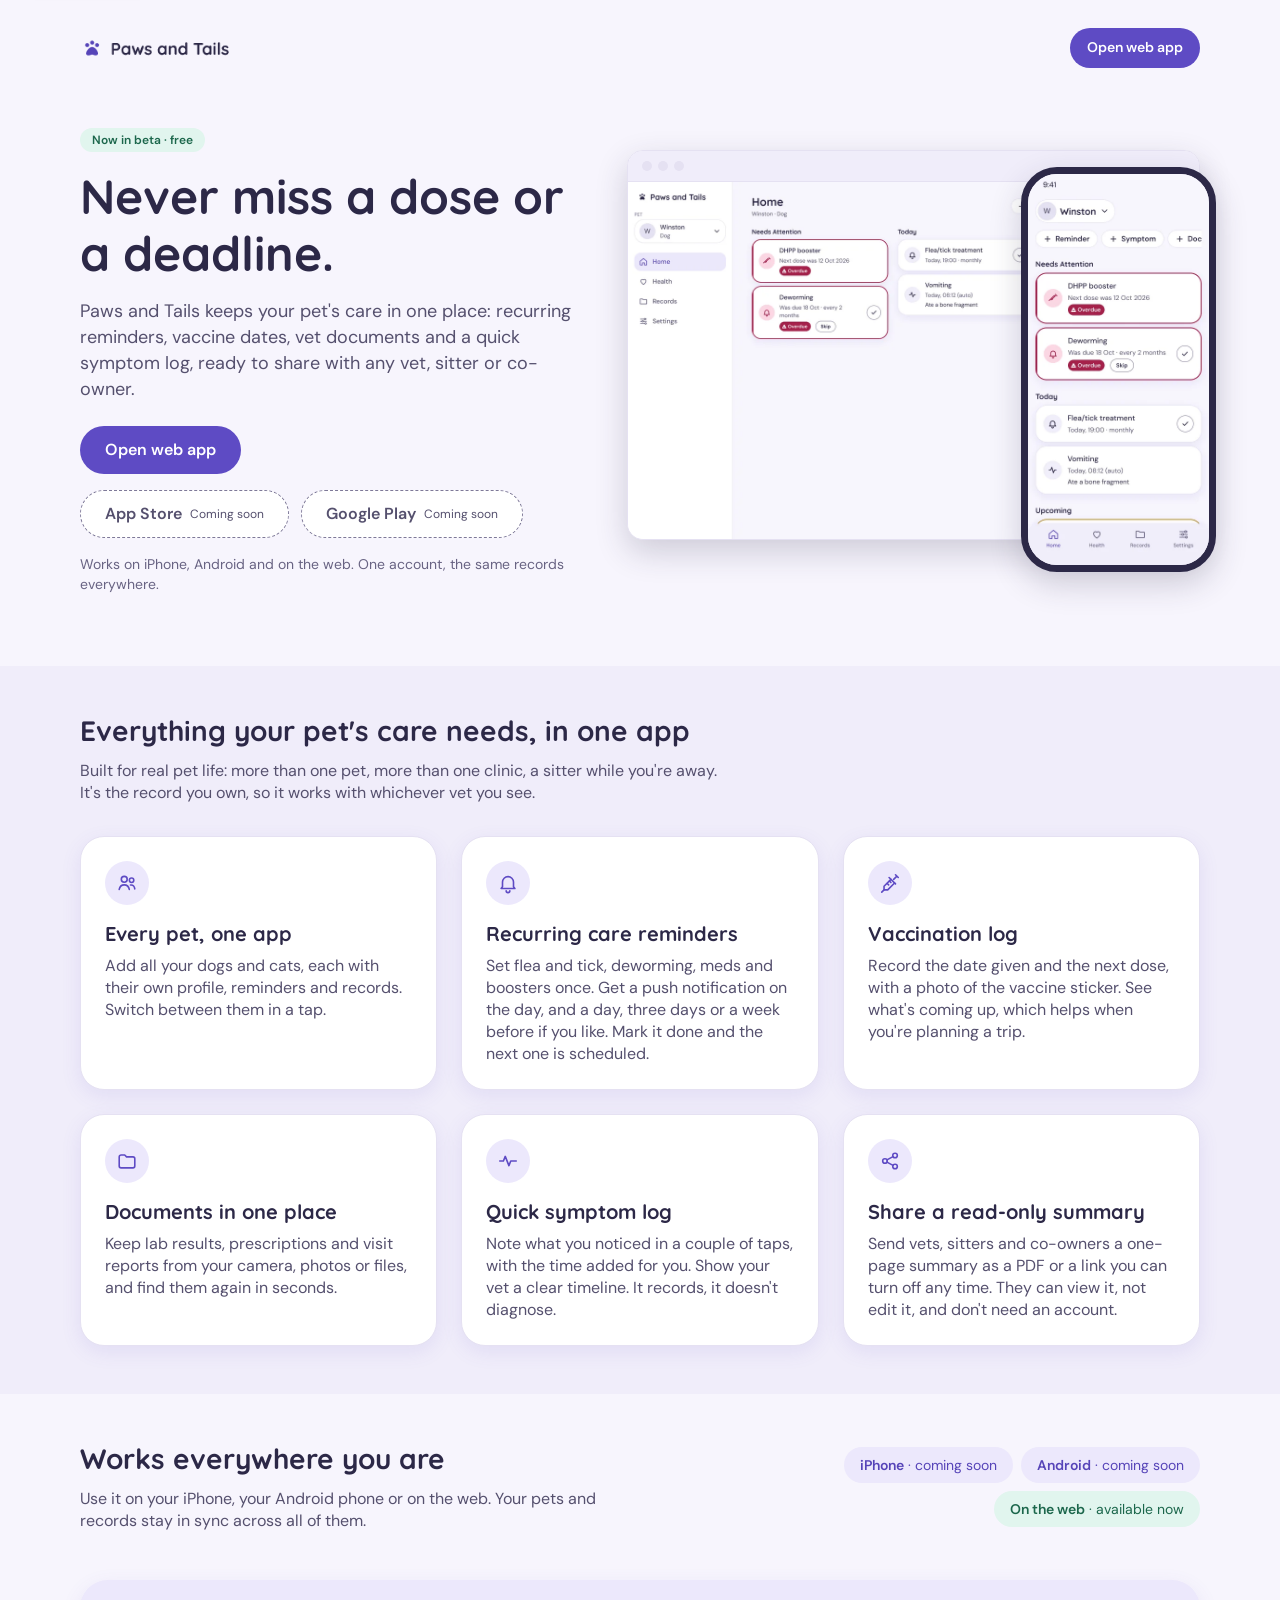
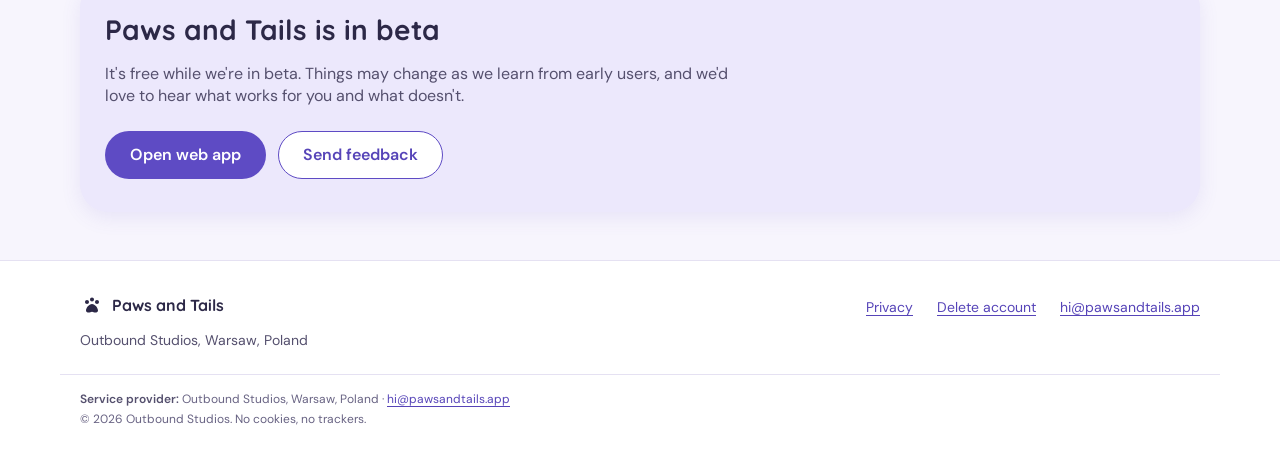
==== index.html @ 0168b84c "Publish the Paws & Tails static site. Add the landing page, privacy and delete-account pages, 404, f" ====
<!doctype html>
<html lang="en">
<head>
<meta charset="utf-8">
<meta name="viewport" content="width=device-width, initial-scale=1">
<title>Paws and Tails: pet care reminders and records</title>
<meta name="description" content="Recurring care reminders, vaccine dates, vet documents and a quick symptom log for every pet, with a read-only summary to share with any vet or sitter. Free during the beta.">
<link rel="canonical" href="https://pawsandtails.app/">
<meta name="theme-color" content="#F7F5FD">
<meta property="og:type" content="website">
<meta property="og:site_name" content="Paws and Tails">
<meta property="og:title" content="Paws and Tails: pet care reminders and records">
<meta property="og:description" content="Never miss a dose or a deadline, and keep your pet's records ready for any vet. On iPhone, Android and the web. Free during the beta.">
<meta property="og:url" content="https://pawsandtails.app/">
<meta property="og:image" content="https://pawsandtails.app/og.png">
<meta property="og:image:type" content="image/png">
<meta property="og:image:width" content="1200">
<meta property="og:image:height" content="630">
<meta property="og:image:alt" content="Paws and Tails: Never miss a dose or a deadline. Now in beta, free. App mark: a white paw on a purple rounded square.">
<meta name="twitter:card" content="summary_large_image">
<meta name="twitter:image" content="https://pawsandtails.app/og.png">
<link rel="icon" href="/favicon.ico" sizes="any">
<link rel="icon" href="/assets/favicon.svg" type="image/svg+xml">
<link rel="icon" href="/assets/favicon-32.png" type="image/png" sizes="32x32">
<link rel="apple-touch-icon" href="/assets/apple-touch-icon.png">
<link rel="preload" href="/fonts/quicksand-latin-wght-normal.woff2" as="font" type="font/woff2" crossorigin>
<link rel="preload" href="/fonts/dm-sans-latin-wght-normal.woff2" as="font" type="font/woff2" crossorigin>
<link rel="stylesheet" href="/styles.css">
</head>
<body>
<a class="skip-link" href="#main">Skip to content</a>

<header class="site-header">
  <div class="wrap header-inner">
    <a class="wordmark" href="/"><img class="lockup" src="/assets/lockup-transparent.png" srcset="/assets/lockup-transparent.png 1x, /assets/lockup-transparent@2x.png 2x" width="225" height="76" alt="Paws and Tails, home"></a>
    <a class="btn btn-small btn-primary" href="https://paws-and-tails.expo.app">Open web app</a>
  </div>
</header>

<main id="main">
  <section class="hero" aria-labelledby="hero-title">
    <div class="wrap hero-inner">
      <div class="hero-copy">
        <p class="chip chip-mint">Now in beta · free</p>
        <h1 id="hero-title">Never miss a dose or a deadline.</h1>
        <p class="lead">Paws and Tails keeps your pet's care in one place: recurring reminders, vaccine dates, vet documents and a quick symptom log, ready to share with any vet, sitter or co-owner.</p>
        <div class="cta-row">
          <a class="btn btn-primary" href="https://paws-and-tails.expo.app">Open web app</a>
        </div>
        <div class="cta-row store-row">
          <!-- STORE BUTTONS: neutral text buttons, not official badges. Swap in official Apple/Google badge artwork once the listings exist.
               To hide a store button entirely, add the class "is-hidden". iOS is undecided: App Store button may be hidden with is-hidden. -->
          <span class="btn btn-soon store-ios" aria-disabled="true">App Store <small>Coming soon</small></span>
          <span class="btn btn-soon store-android" aria-disabled="true">Google Play <small>Coming soon</small></span>
        </div>
        <p class="hint">Works on iPhone, Android and on the web. One account, the same records everywhere.</p>
      </div>
      <div class="hero-visual">
        <figure class="browser-frame">
          <div class="browser-bar" aria-hidden="true"><span></span><span></span><span></span></div>
          <img src="/assets/home-web.webp" width="1200" height="750" loading="eager" decoding="async" alt="Paws and Tails web app home screen for a dog called Winston: an overdue DHPP booster and deworming under Needs Attention, a flea and tick treatment and a symptom note under Today, and a rabies dose due soon under Upcoming.">
        </figure>
        <figure class="phone-frame">
          <img src="/assets/home-mobile.webp" width="390" height="844" decoding="async" alt="Paws and Tails mobile home screen showing the same overdue, today and upcoming care for Winston.">
        </figure>
      </div>
    </div>
  </section>

  <section class="features" aria-labelledby="features-title">
    <div class="wrap">
      <h2 id="features-title" class="section-title">Everything your pet's care needs, in one app</h2>
      <p class="section-lead">Built for real pet life: more than one pet, more than one clinic, a sitter while you're away. It's the record you own, so it works with whichever vet you see.</p>
      <ul class="feature-grid">
        <li class="card">
          <span class="icon-bubble" aria-hidden="true"><svg viewBox="0 0 24 24"><circle cx="9" cy="8" r="3.2"/><path d="M3.5 19c.6-3.2 2.8-5 5.5-5s4.9 1.8 5.5 5"/><circle cx="17" cy="9" r="2.4"/><path d="M15.8 14.2c2.4-.3 4.3 1.2 4.7 4.3"/></svg></span>
          <h3>Every pet, one app</h3>
          <p>Add all your dogs and cats, each with their own profile, reminders and records. Switch between them in a tap.</p>
        </li>
        <li class="card">
          <span class="icon-bubble" aria-hidden="true"><svg viewBox="0 0 24 24"><path d="M6 16V11a6 6 0 0 1 12 0v5l1.5 2h-15z"/><path d="M10 20.5a2 2 0 0 0 4 0"/></svg></span>
          <h3>Recurring care reminders</h3>
          <p>Set flea and tick, deworming, meds and boosters once. Get a push notification on the day, and a day, three days or a week before if you like. Mark it done and the next one is scheduled.</p>
        </li>
        <li class="card">
          <span class="icon-bubble" aria-hidden="true"><svg viewBox="0 0 24 24"><path d="M18 3l3 3M19.5 4.5 16 8"/><path d="M11 6l7 7"/><path d="M17 12l-7.5 7.5H5.5V15.5L13 8"/><path d="M5.5 19.5 3 22"/><path d="M9 12.5l1.5 1.5M11.5 10l1.5 1.5"/></svg></span>
          <h3>Vaccination log</h3>
          <p>Record the date given and the next dose, with a photo of the vaccine sticker. See what's coming up, which helps when you're planning a trip.</p>
        </li>
        <li class="card">
          <span class="icon-bubble" aria-hidden="true"><svg viewBox="0 0 24 24"><path d="M3.5 7.5a2 2 0 0 1 2-2h4l2 2h7a2 2 0 0 1 2 2v8a2 2 0 0 1-2 2h-13a2 2 0 0 1-2-2z"/></svg></span>
          <h3>Documents in one place</h3>
          <p>Keep lab results, prescriptions and visit reports from your camera, photos or files, and find them again in seconds.</p>
        </li>
        <li class="card">
          <span class="icon-bubble" aria-hidden="true"><svg viewBox="0 0 24 24"><path d="M3 12h4l2-5 4 10 2-5h6"/></svg></span>
          <h3>Quick symptom log</h3>
          <p>Note what you noticed in a couple of taps, with the time added for you. Show your vet a clear timeline. It records, it doesn't diagnose.</p>
        </li>
        <li class="card">
          <span class="icon-bubble" aria-hidden="true"><svg viewBox="0 0 24 24"><circle cx="17.5" cy="6" r="2.5"/><circle cx="6.5" cy="12" r="2.5"/><circle cx="17.5" cy="18" r="2.5"/><path d="M8.7 10.8l6.6-3.6M8.7 13.2l6.6 3.6"/></svg></span>
          <h3>Share a read-only summary</h3>
          <p>Send vets, sitters and co-owners a one-page summary as a PDF or a link you can turn off any time. They can view it, not edit it, and don't need an account.</p>
        </li>
      </ul>
    </div>
  </section>

  <section class="everywhere" aria-labelledby="everywhere-title">
    <div class="wrap everywhere-inner">
      <div>
        <h2 id="everywhere-title" class="section-title">Works everywhere you are</h2>
        <p>Use it on your iPhone, your Android phone or on the web. Your pets and records stay in sync across all of them.</p>
      </div>
      <ul class="platforms" aria-label="Platforms">
        <li class="chip chip-lavender">iPhone <span class="soon">· coming soon</span></li>
        <li class="chip chip-lavender">Android <span class="soon">· coming soon</span></li>
        <li class="chip chip-mint">On the web <span class="soon">· available now</span></li>
      </ul>
    </div>
  </section>

  <section class="beta" aria-labelledby="beta-title">
    <div class="wrap">
      <div class="beta-card card">
        <h2 id="beta-title" class="section-title">Paws and Tails is in beta</h2>
        <p>It's free while we're in beta. Things may change as we learn from early users, and we'd love to hear what works for you and what doesn't.</p>
        <div class="cta-row">
          <a class="btn btn-primary" href="https://paws-and-tails.expo.app">Open web app</a>
          <a class="btn btn-secondary" href="mailto:hi@pawsandtails.app">Send feedback</a>
        </div>
      </div>
    </div>
  </section>
</main>

<footer class="site-footer">
  <div class="wrap footer-inner">
    <div>
      <a class="wordmark wordmark-small" href="/">
        <img class="paw" src="/assets/paw.svg" width="24" height="24" alt="">
        <span>Paws and Tails</span>
      </a>
      <p class="publisher">Outbound Studios, Warsaw, Poland</p>
    </div>
    <nav aria-label="Footer">
      <ul class="footer-links">
        <li><a href="/privacy/">Privacy</a></li>
        <li><a href="/delete-account/">Delete account</a></li>
        <li><a href="mailto:hi@pawsandtails.app">hi@pawsandtails.app</a></li>
      </ul>
    </nav>
  </div>
  <div class="wrap legal" id="imprint">
    <!-- TODO: business address + NIP pending virtual-office decision; never publish home address -->
    <p><span class="legal-label">Service provider:</span> Outbound Studios, Warsaw, Poland · <a href="mailto:hi@pawsandtails.app">hi@pawsandtails.app</a></p>
    <p>© 2026 Outbound Studios. No cookies, no trackers.</p>
  </div>
</footer>
</body>
</html>
---- styles.css ----
/* Paws and Tails landing page — Soft Pastel tokens (confirmed by Pet App Designer,
   source: /workspace/launch/brand/design-tokens-soft-pastel.md, batch p, 2 Nov 2026). */
@font-face { font-family: "Quicksand"; src: url("/fonts/quicksand-latin-wght-normal.woff2") format("woff2"); font-weight: 300 700; font-style: normal; font-display: swap; }
@font-face { font-family: "DM Sans"; src: url("/fonts/dm-sans-latin-wght-normal.woff2") format("woff2"); font-weight: 100 1000; font-style: normal; font-display: swap; }

:root {
  --pt-color-bg-canvas: #F7F5FD;
  --pt-color-bg-surface: #FFFFFF;
  --pt-color-bg-subtle: #F0EDFA;
  --pt-color-bg-primary: #5E4BC4;
  --pt-color-bg-primary-hover: #5644B8; /* purple/700. Designer's hover #7A68D8 gives white 16px text only 4.38:1 (< 4.5 AA); flagged for Designer */
  --pt-color-bg-accent-subtle: #ECE8FC;
  --pt-color-text-primary: #2C2847;
  --pt-color-text-secondary: #55506E;
  --pt-color-text-tertiary: #686383;
  --pt-color-text-accent: #5644B8;
  --pt-color-text-on-primary: #FFFFFF;
  --pt-color-border-default: #E5E1F2;
  --pt-color-border-strong: #7E7998;
  --pt-color-border-accent: #5E4BC4;
  --pt-color-bg-status-valid: #E1F5EE;   /* mint */
  --pt-color-text-status-valid: #1C674C;
  --pt-color-icon-active: #5E4BC4;
  --pt-radius-xs: 8px; --pt-radius-sm: 16px; --pt-radius-md: 24px; --pt-radius-lg: 28px; --pt-radius-xl: 36px; --pt-radius-full: 999px;
  --pt-spacing-xxs: 4px; --pt-spacing-xs: 8px; --pt-spacing-sm: 12px; --pt-spacing-md: 16px; --pt-spacing-lg: 20px; --pt-spacing-xl: 24px; --pt-spacing-2xl: 32px; --pt-spacing-3xl: 48px;
  --pt-shadow-card: 0px 6px 20px 0px rgba(94, 75, 196, 0.1);
  --pt-shadow-dialog: 0px 12px 32px 0px rgba(44, 40, 71, 0.2);
  --pt-stroke-icon: 1.75px;
  --font-heading: Quicksand, "DM Sans", system-ui, sans-serif;
  --font-body: "DM Sans", system-ui, sans-serif;
}

*, *::before, *::after { box-sizing: border-box; }
html { -webkit-text-size-adjust: 100%; }
body {
  margin: 0; background: var(--pt-color-bg-canvas); color: var(--pt-color-text-primary);
  font-family: var(--font-body); font-size: 16px; line-height: 22px; letter-spacing: 0;
}
img { max-width: 100%; height: auto; display: block; }
h1, h2, h3 { font-family: var(--font-heading); font-weight: 700; letter-spacing: 0; margin: 0; }
p { margin: 0; }
a { color: var(--pt-color-text-accent); text-underline-offset: 3px; }
a:hover { text-decoration-thickness: 2px; }
:focus-visible { outline: 3px solid var(--pt-color-border-accent); outline-offset: 3px; border-radius: var(--pt-radius-xs); }

.wrap { width: 100%; max-width: 1160px; margin: 0 auto; padding: 0 var(--pt-spacing-lg); }
.skip-link { position: absolute; left: var(--pt-spacing-md); top: -60px; background: var(--pt-color-bg-surface); color: var(--pt-color-text-primary); padding: var(--pt-spacing-xs) var(--pt-spacing-md); border-radius: var(--pt-radius-full); box-shadow: var(--pt-shadow-card); z-index: 10; }
.skip-link:focus { top: var(--pt-spacing-md); }

/* Header */
.site-header { padding: var(--pt-spacing-sm) 0; }
.header-inner { display: flex; align-items: center; justify-content: space-between; gap: var(--pt-spacing-md); }
.wordmark { display: inline-flex; align-items: center; gap: var(--pt-spacing-xs); text-decoration: none; color: var(--pt-color-text-primary); font-family: var(--font-heading); font-weight: 700; }
.lockup { width: 210px; height: auto; margin-left: -20px; } /* lockup PNG carries ~20px built-in padding */

/* Buttons (Label/Button 16/20 SemiBold; pills) */
.btn {
  display: inline-flex; align-items: center; justify-content: center; gap: var(--pt-spacing-xs);
  min-height: 48px; padding: var(--pt-spacing-sm) var(--pt-spacing-xl);
  border-radius: var(--pt-radius-full); font: 600 16px/20px var(--font-body); letter-spacing: 0;
  text-decoration: none; border: 1.5px solid transparent; transition: background-color .15s ease;
}
.btn-small { min-height: 40px; padding: var(--pt-spacing-xs) var(--pt-spacing-md); font-size: 14px; line-height: 17.5px; }
.btn-primary { background: var(--pt-color-bg-primary); color: var(--pt-color-text-on-primary); }
.btn-primary:hover { background: var(--pt-color-bg-primary-hover); text-decoration: none; }
.btn-secondary { background: var(--pt-color-bg-surface); color: var(--pt-color-text-accent); border-color: var(--pt-color-border-accent); }
.btn-secondary:hover { background: var(--pt-color-bg-accent-subtle); }
.btn-soon {
  background: var(--pt-color-bg-surface); color: var(--pt-color-text-secondary);
  border: 1.5px dashed var(--pt-color-border-strong); cursor: default;
}
.btn-soon small { font: 400 12px/16px var(--font-body); color: var(--pt-color-text-secondary); }
.is-hidden { display: none !important; }

/* Chips */
.chip { display: inline-flex; align-items: center; gap: var(--pt-spacing-xxs); padding: var(--pt-spacing-xxs) var(--pt-spacing-sm); border-radius: var(--pt-radius-full); font: 600 12px/16px var(--font-body); }
.chip-mint { background: var(--pt-color-bg-status-valid); color: var(--pt-color-text-status-valid); }
.chip-lavender { background: var(--pt-color-bg-accent-subtle); color: var(--pt-color-text-accent); }

/* Hero */
.hero { padding: var(--pt-spacing-xl) 0 var(--pt-spacing-3xl); }
.hero-inner { display: grid; gap: var(--pt-spacing-3xl); }
.hero-copy { display: grid; gap: var(--pt-spacing-md); justify-items: start; }
.hero h1 { font-size: 32px; line-height: 38px; } /* Heading/Display */
.lead { font-size: 16px; line-height: 22px; color: var(--pt-color-text-secondary); max-width: 34em; }
.cta-row { display: flex; flex-wrap: wrap; gap: var(--pt-spacing-sm); margin-top: var(--pt-spacing-xs); }
.store-row { margin-top: 0; }
.hint { font-size: 14px; line-height: 20px; color: var(--pt-color-text-tertiary); }

.hero-visual { position: relative; display: flex; justify-content: center; }
.hero-visual .browser-frame { display: none; } /* mobile: phone only */
.hero-visual figure { margin: 0; }
.browser-frame {
  background: var(--pt-color-bg-surface); border: 1px solid var(--pt-color-border-default);
  border-radius: var(--pt-radius-sm); box-shadow: var(--pt-shadow-dialog); overflow: hidden;
}
.browser-bar { display: flex; gap: 6px; padding: 10px 14px; background: var(--pt-color-bg-subtle); border-bottom: 1px solid var(--pt-color-border-default); }
.browser-bar span { width: 10px; height: 10px; border-radius: 50%; background: var(--pt-color-border-default); }
.phone-frame {
  position: relative; width: 70%; max-width: 280px;
  border: 7px solid var(--pt-color-text-primary); border-radius: var(--pt-radius-xl);
  overflow: hidden; background: var(--pt-color-bg-canvas); box-shadow: var(--pt-shadow-dialog);
}

/* Sections */
.section-title { font-size: 28px; line-height: 34px; } /* Heading/H1 */
.section-lead { margin-top: var(--pt-spacing-sm); color: var(--pt-color-text-secondary); max-width: 40em; }
.features { padding: var(--pt-spacing-3xl) 0; background: var(--pt-color-bg-subtle); }
.feature-grid { list-style: none; margin: var(--pt-spacing-2xl) 0 0; padding: 0; display: grid; gap: var(--pt-spacing-md); }
.card { background: var(--pt-color-bg-surface); border: 1px solid var(--pt-color-border-default); border-radius: var(--pt-radius-md); box-shadow: var(--pt-shadow-card); padding: var(--pt-spacing-xl); }
.feature-grid .card { display: grid; gap: var(--pt-spacing-xs); align-content: start; }
.feature-grid h3 { font-size: 20px; line-height: 26px; margin-top: var(--pt-spacing-xs); } /* Heading/H2 */
.feature-grid p { color: var(--pt-color-text-secondary); }
.icon-bubble { width: 44px; height: 44px; border-radius: 50%; background: var(--pt-color-bg-accent-subtle); display: grid; place-items: center; }
.icon-bubble svg { width: 22px; height: 22px; fill: none; stroke: var(--pt-color-icon-active); stroke-width: var(--pt-stroke-icon); stroke-linecap: round; stroke-linejoin: round; }

.everywhere { padding: var(--pt-spacing-3xl) 0; }
.everywhere-inner { display: grid; gap: var(--pt-spacing-xl); align-items: center; }
.everywhere p { margin-top: var(--pt-spacing-sm); color: var(--pt-color-text-secondary); max-width: 36em; }
.platforms { list-style: none; margin: 0; padding: 0; display: flex; flex-wrap: wrap; gap: var(--pt-spacing-xs); }
.platforms .chip { font-size: 14px; line-height: 20px; padding: var(--pt-spacing-xs) var(--pt-spacing-md); }
.platforms .soon { font-weight: 400; }

.beta { padding: 0 0 var(--pt-spacing-3xl); }
.beta-card { display: grid; gap: var(--pt-spacing-md); justify-items: start; background: var(--pt-color-bg-accent-subtle); border-color: transparent; border-radius: var(--pt-radius-lg); padding: var(--pt-spacing-2xl) var(--pt-spacing-xl); }
.beta-card p { color: var(--pt-color-text-secondary); max-width: 40em; }

/* Footer */
.site-footer { background: var(--pt-color-bg-surface); border-top: 1px solid var(--pt-color-border-default); padding: var(--pt-spacing-2xl) 0 var(--pt-spacing-xl); font-size: 14px; line-height: 20px; }
.footer-inner { display: grid; gap: var(--pt-spacing-xl); }
.wordmark-small { font-size: 16px; line-height: 22px; }
.publisher { margin-top: var(--pt-spacing-xs); color: var(--pt-color-text-secondary); }
.footer-links { list-style: none; margin: 0; padding: 0; display: flex; flex-wrap: wrap; gap: var(--pt-spacing-xs) var(--pt-spacing-xl); }
.footer-links a { display: inline-block; padding: var(--pt-spacing-xxs) 0; }
.legal { margin-top: var(--pt-spacing-xl); padding-top: var(--pt-spacing-md); border-top: 1px solid var(--pt-color-border-default); display: grid; gap: var(--pt-spacing-xxs); font-size: 12px; line-height: 16px; color: var(--pt-color-text-tertiary); }
.legal-label { font-weight: 600; color: var(--pt-color-text-secondary); }

/* Simple pages (privacy, delete-account, 404) */
.simple { padding: var(--pt-spacing-3xl) 0; min-height: 50vh; }
.simple .card { max-width: 640px; display: grid; gap: var(--pt-spacing-md); justify-items: start; }
.simple h1 { font-size: 28px; line-height: 34px; }
.simple p { color: var(--pt-color-text-secondary); }

@media (min-width: 720px) {
  .feature-grid { grid-template-columns: repeat(2, 1fr); }
  .footer-inner { grid-template-columns: 1fr auto; align-items: start; }
  .everywhere-inner { grid-template-columns: 1.3fr 1fr; }
  .platforms { justify-content: flex-end; }
}
@media (min-width: 1000px) {
  .site-header { padding: var(--pt-spacing-md) 0; }
  .hero { padding: var(--pt-spacing-2xl) 0 72px; }
  .hero-inner { grid-template-columns: 1fr 1.15fr; align-items: center; gap: var(--pt-spacing-3xl); }
  .hero h1 { font-size: 48px; line-height: 57px; } /* Display scaled 1.5x (32/38 → 48/57) */
  .lead { font-size: 18px; line-height: 26px; }
  .feature-grid { grid-template-columns: repeat(3, 1fr); gap: var(--pt-spacing-xl); }
  .hero-visual { display: block; padding-bottom: var(--pt-spacing-2xl); }
  .hero-visual .browser-frame { display: block; }
  .phone-frame { position: absolute; right: -16px; bottom: 0; width: 34%; max-width: 210px; }
}
@media (prefers-reduced-motion: reduce) { * { transition: none !important; } }
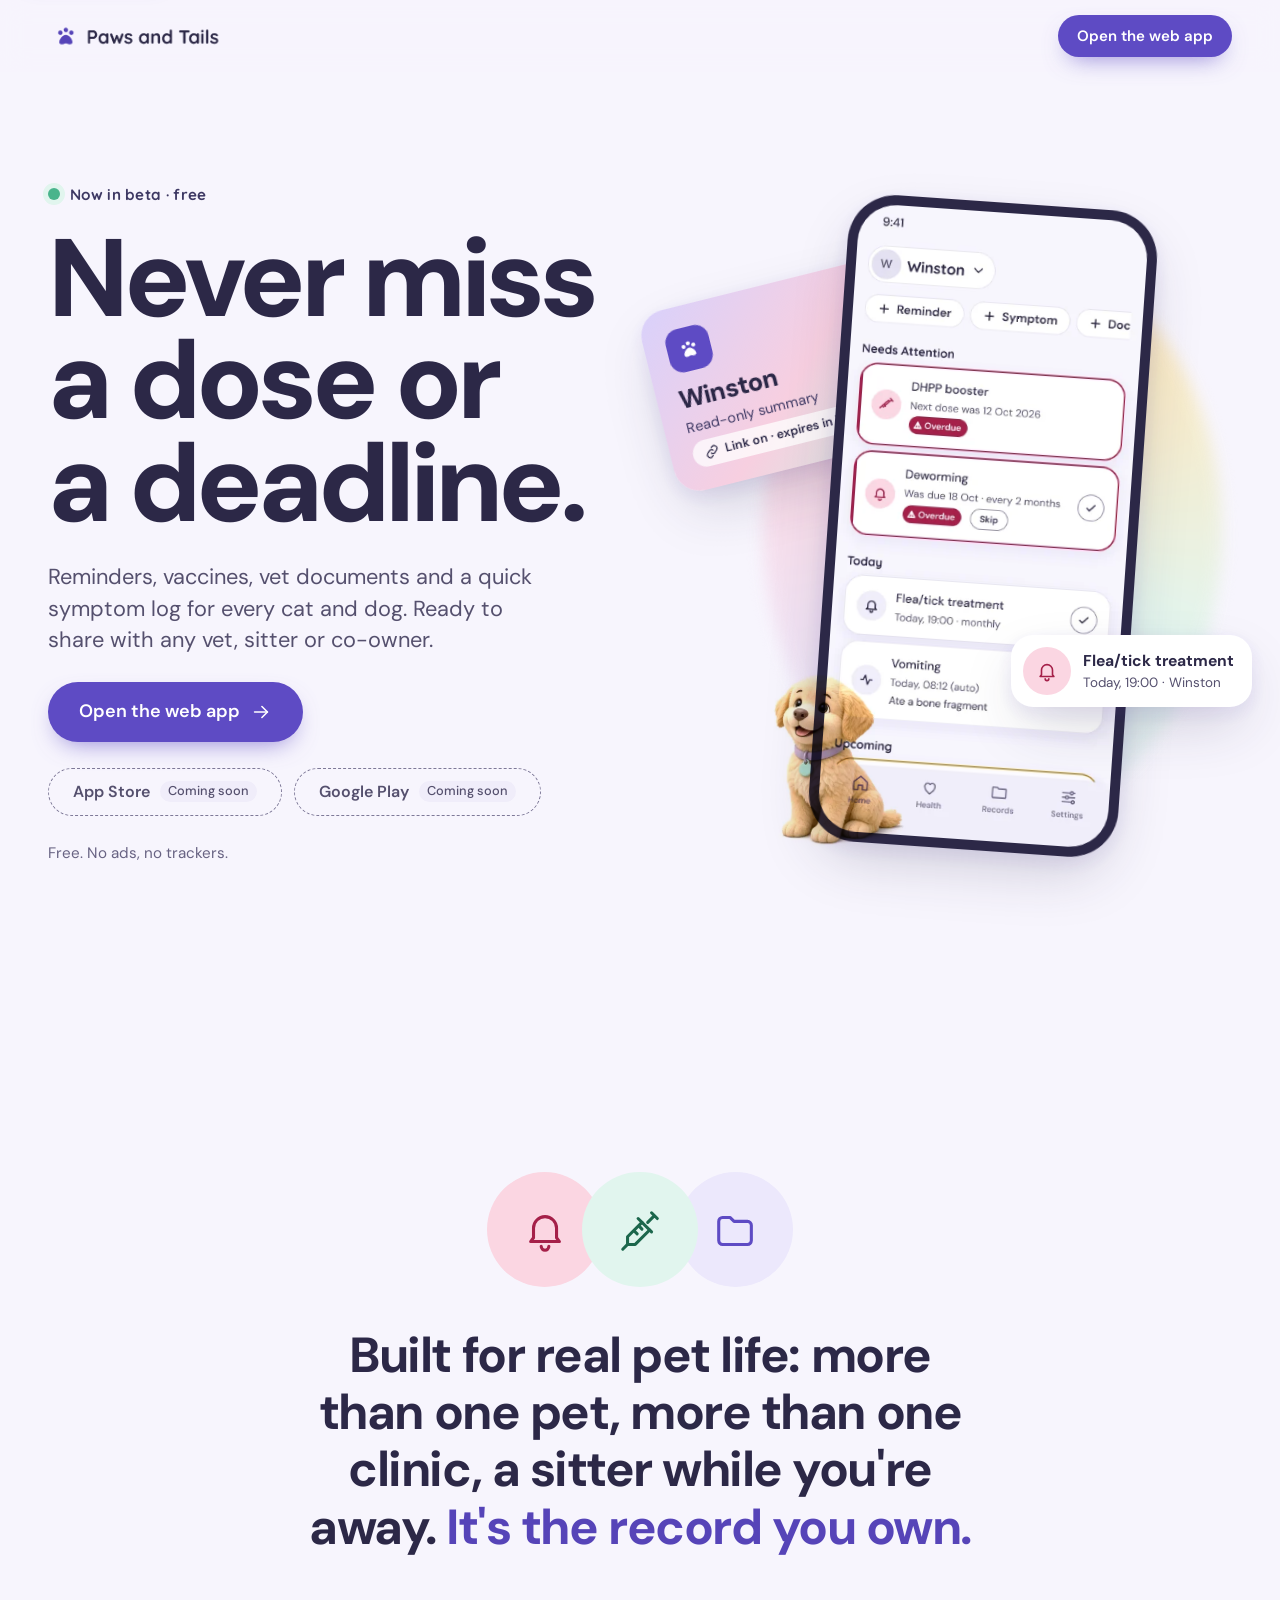
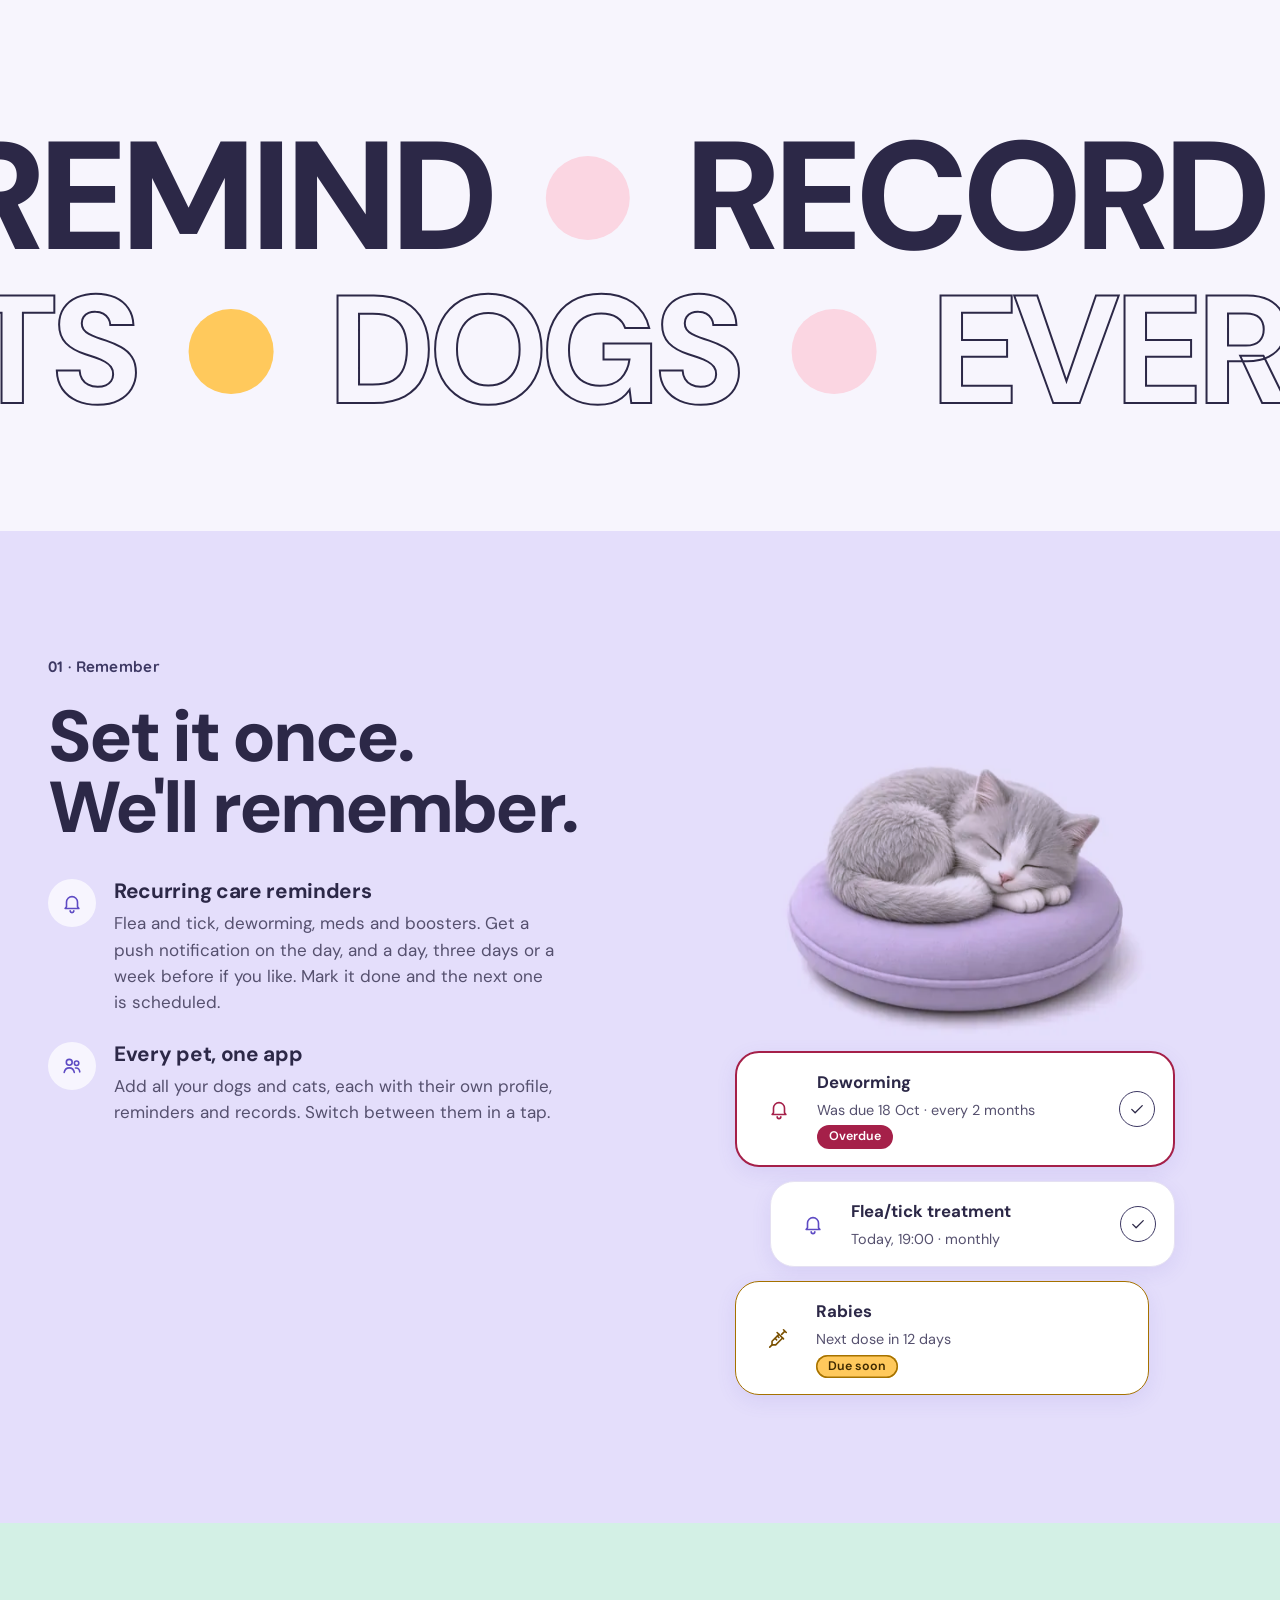
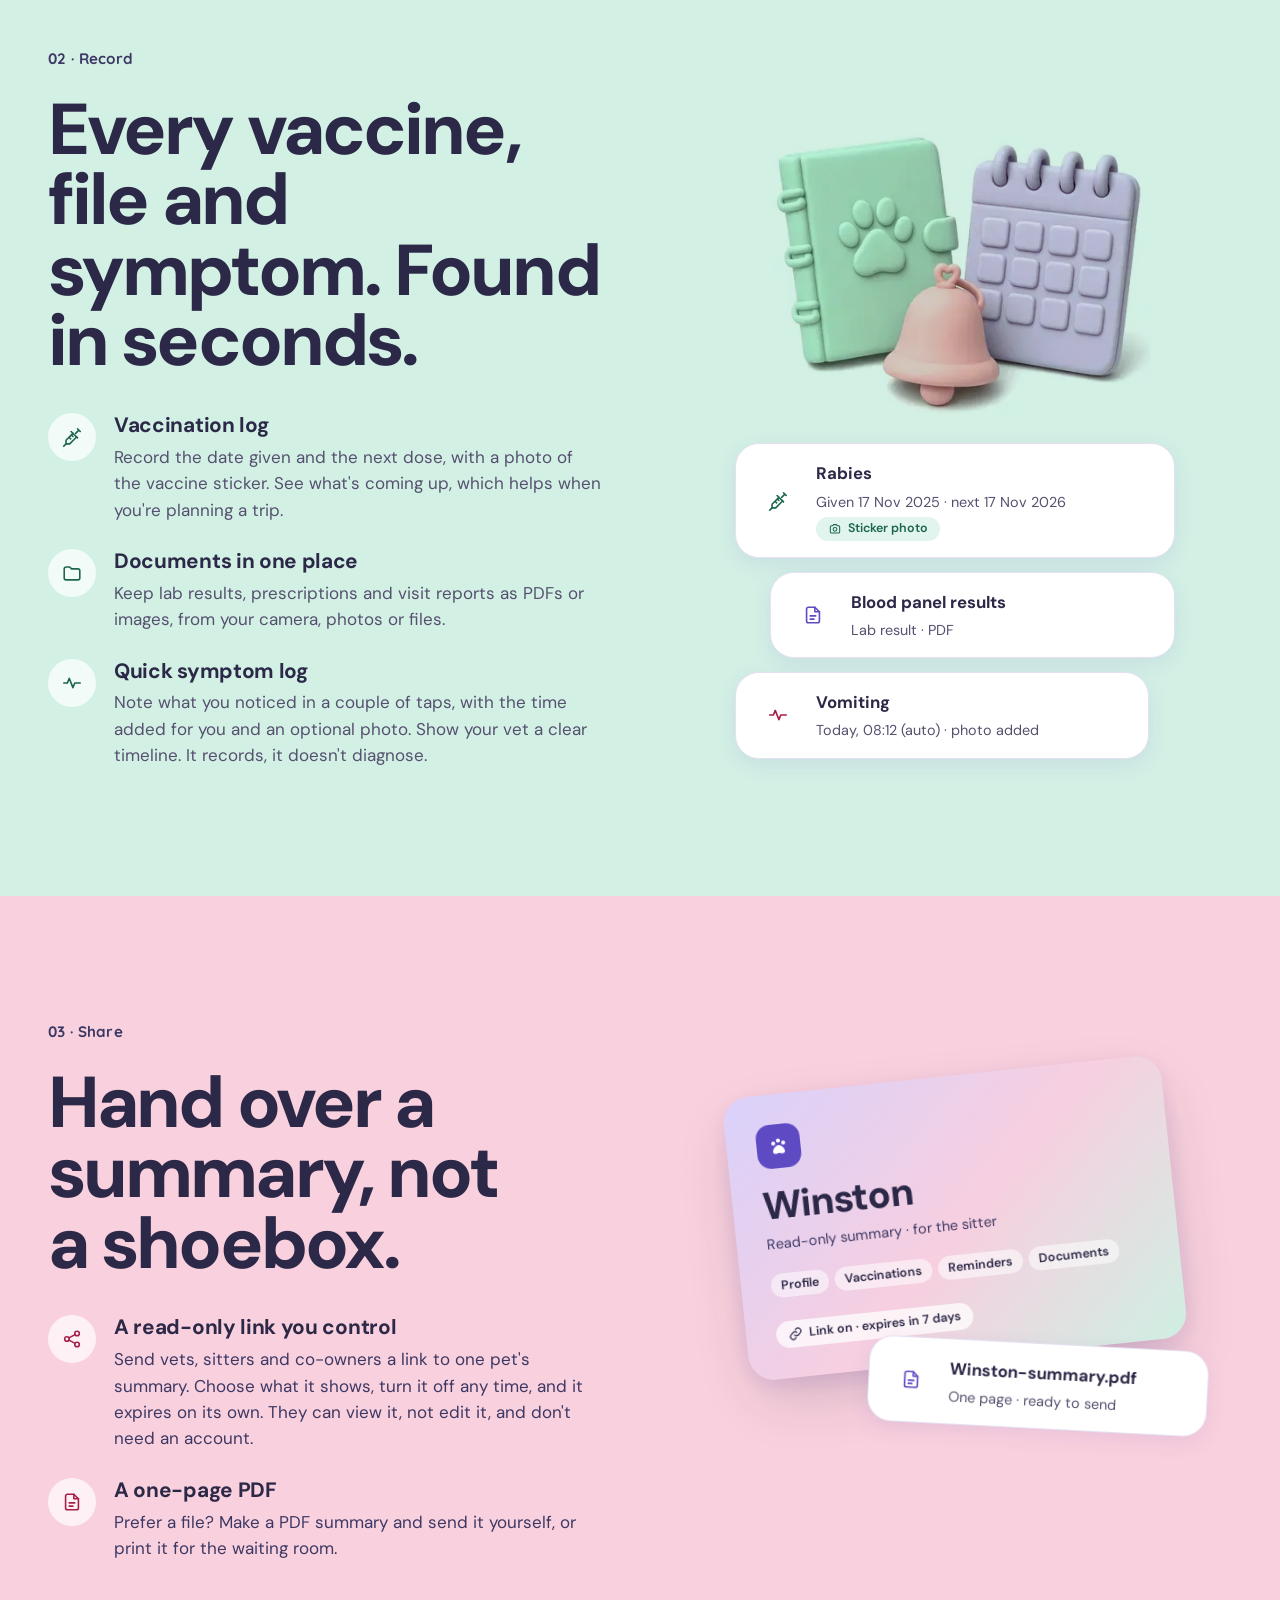
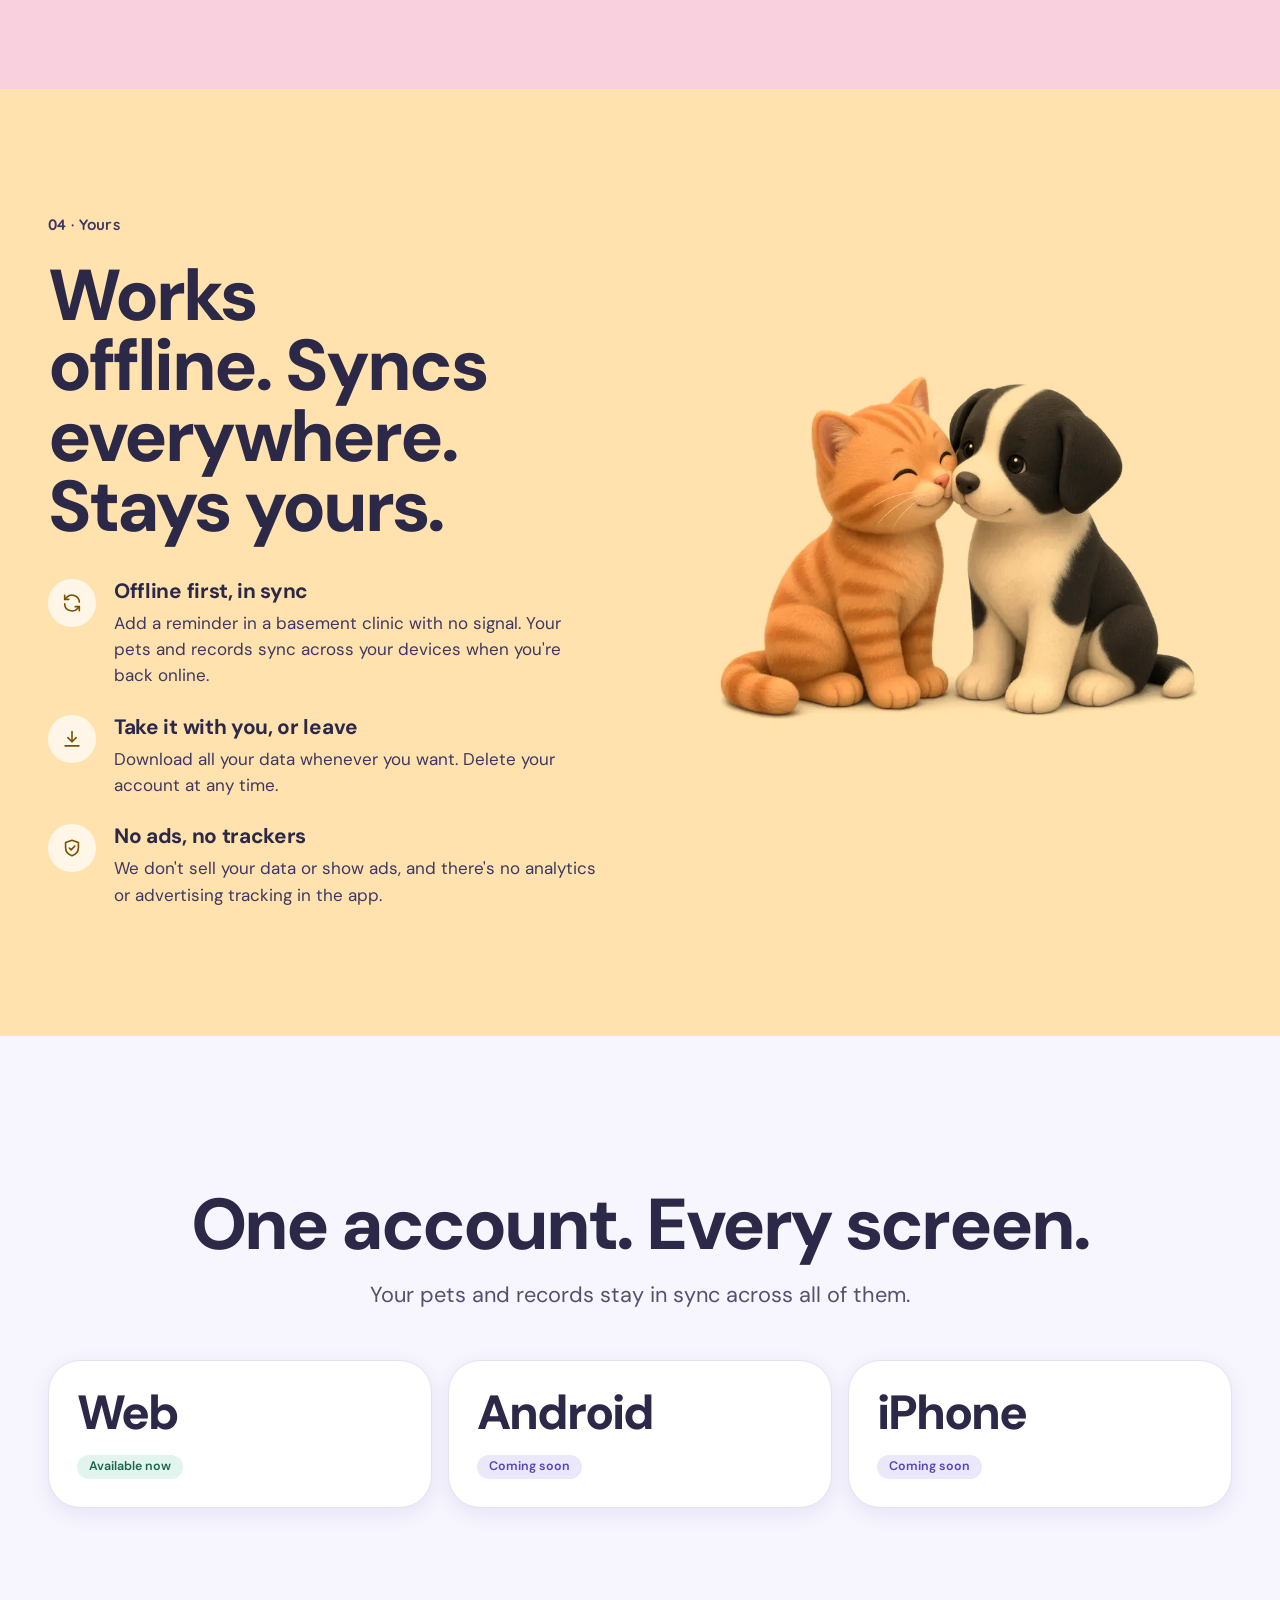
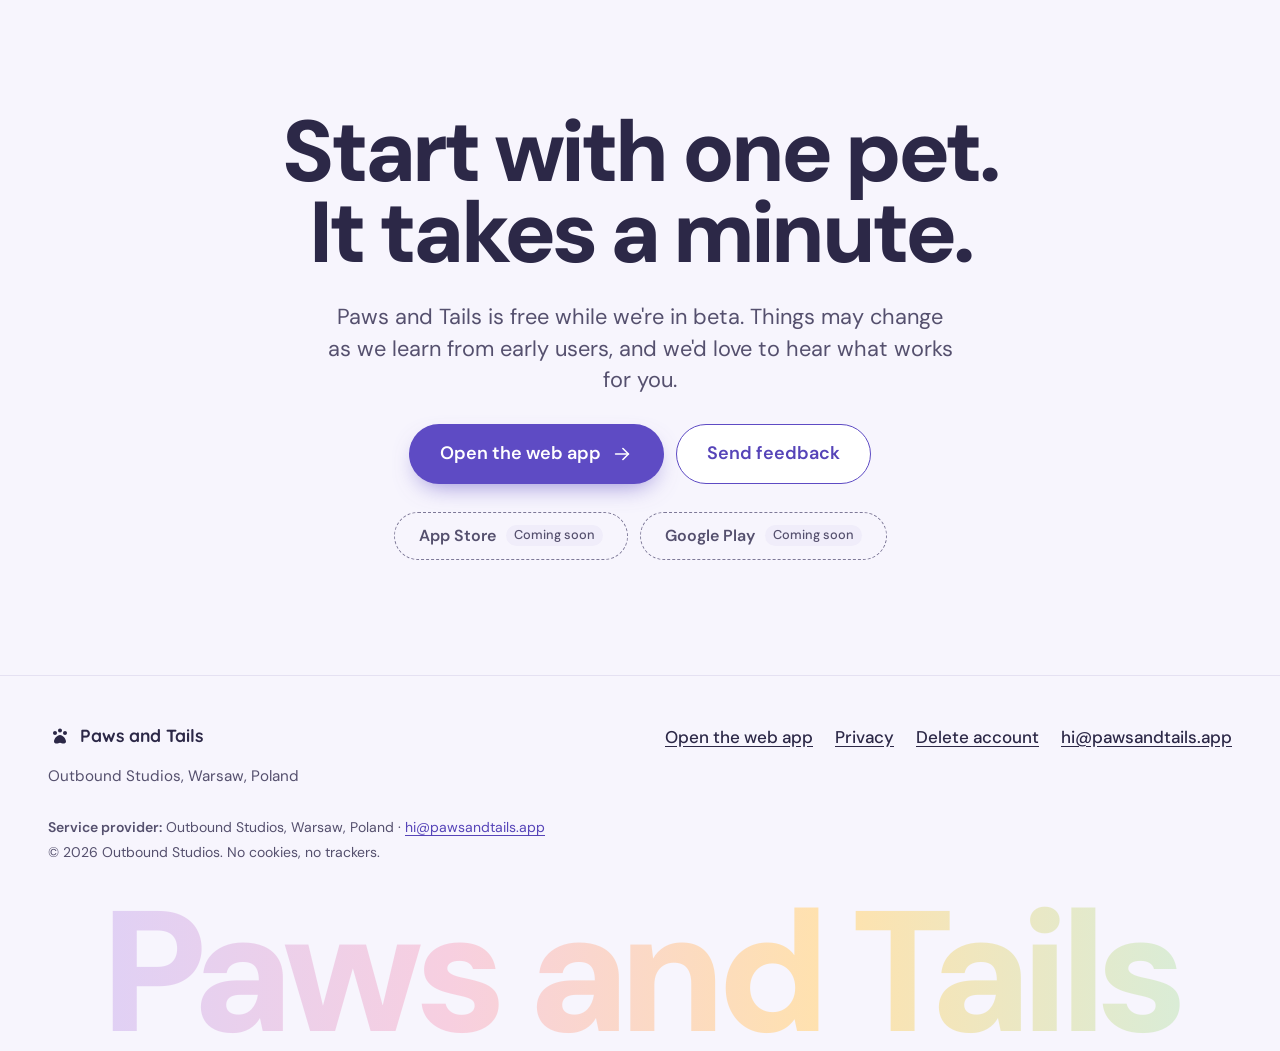
==== commit ea10e17b: "Landing page v2 (Tara-inspired redesign) Co-authored-by: Rekar85 <Rekar85@users.noreply.github.com>" ====
--- a/index.html
+++ b/index.html
@@ -4,13 +4,13 @@
 <meta charset="utf-8">
 <meta name="viewport" content="width=device-width, initial-scale=1">
 <title>Paws and Tails: pet care reminders and records</title>
-<meta name="description" content="Recurring care reminders, vaccine dates, vet documents and a quick symptom log for every pet, with a read-only summary to share with any vet or sitter. Free during the beta.">
+<meta name="description" content="Recurring care reminders, vaccine dates, vet documents and a quick symptom log for every cat and dog, with a read-only summary to share with any vet or sitter. Free, with no ads or trackers.">
 <link rel="canonical" href="https://pawsandtails.app/">
 <meta name="theme-color" content="#F7F5FD">
 <meta property="og:type" content="website">
 <meta property="og:site_name" content="Paws and Tails">
 <meta property="og:title" content="Paws and Tails: pet care reminders and records">
-<meta property="og:description" content="Never miss a dose or a deadline, and keep your pet's records ready for any vet. On iPhone, Android and the web. Free during the beta.">
+<meta property="og:description" content="Never miss a dose or a deadline, and keep your pet's records ready for any vet. Free during the beta.">
 <meta property="og:url" content="https://pawsandtails.app/">
 <meta property="og:image" content="https://pawsandtails.app/og.png">
 <meta property="og:image:type" content="image/png">
@@ -23,112 +23,260 @@
 <link rel="icon" href="/assets/favicon.svg" type="image/svg+xml">
 <link rel="icon" href="/assets/favicon-32.png" type="image/png" sizes="32x32">
 <link rel="apple-touch-icon" href="/assets/apple-touch-icon.png">
+<link rel="preload" href="/fonts/dm-sans-latin-wght-normal.woff2" as="font" type="font/woff2" crossorigin>
 <link rel="preload" href="/fonts/quicksand-latin-wght-normal.woff2" as="font" type="font/woff2" crossorigin>
-<link rel="preload" href="/fonts/dm-sans-latin-wght-normal.woff2" as="font" type="font/woff2" crossorigin>
-<link rel="stylesheet" href="/styles.css">
+<link rel="stylesheet" href="/home.css">
 </head>
 <body>
 <a class="skip-link" href="#main">Skip to content</a>
 
+<!-- Shared icon sprite (decorative; every use is aria-hidden) -->
+<svg width="0" height="0" style="position:absolute" aria-hidden="true" focusable="false">
+  <symbol id="i-bell" viewBox="0 0 24 24"><path d="M6 16V11a6 6 0 0 1 12 0v5l1.5 2h-15z"/><path d="M10 20.5a2 2 0 0 0 4 0"/></symbol>
+  <symbol id="i-syringe" viewBox="0 0 24 24"><path d="M18 3l3 3M19.5 4.5 16 8"/><path d="M11 6l7 7"/><path d="M17 12l-7.5 7.5H5.5V15.5L13 8"/><path d="M5.5 19.5 3 22"/><path d="M9 12.5l1.5 1.5M11.5 10l1.5 1.5"/></symbol>
+  <symbol id="i-folder" viewBox="0 0 24 24"><path d="M3.5 7.5a2 2 0 0 1 2-2h4l2 2h7a2 2 0 0 1 2 2v8a2 2 0 0 1-2 2h-13a2 2 0 0 1-2-2z"/></symbol>
+  <symbol id="i-pulse" viewBox="0 0 24 24"><path d="M3 12h4l2-5 4 10 2-5h6"/></symbol>
+  <symbol id="i-share" viewBox="0 0 24 24"><circle cx="17.5" cy="6" r="2.5"/><circle cx="6.5" cy="12" r="2.5"/><circle cx="17.5" cy="18" r="2.5"/><path d="M8.7 10.8l6.6-3.6M8.7 13.2l6.6 3.6"/></symbol>
+  <symbol id="i-pets" viewBox="0 0 24 24"><circle cx="9" cy="8" r="3.2"/><path d="M3.5 19c.6-3.2 2.8-5 5.5-5s4.9 1.8 5.5 5"/><circle cx="17" cy="9" r="2.4"/><path d="M15.8 14.2c2.4-.3 4.3 1.2 4.7 4.3"/></symbol>
+  <symbol id="i-sync" viewBox="0 0 24 24"><path d="M20 11a8 8 0 0 0-14.3-4.6L4 8"/><path d="M4 3.5V8h4.5"/><path d="M4 13a8 8 0 0 0 14.3 4.6L20 16"/><path d="M20 20.5V16h-4.5"/></symbol>
+  <symbol id="i-download" viewBox="0 0 24 24"><path d="M12 4v11"/><path d="M7.5 10.5 12 15l4.5-4.5"/><path d="M4.5 19.5h15"/></symbol>
+  <symbol id="i-shield" viewBox="0 0 24 24"><path d="M12 3.5 19 6v5.5c0 4.3-2.9 7.6-7 9-4.1-1.4-7-4.7-7-9V6z"/><path d="M9 12l2 2 4-4"/></symbol>
+  <symbol id="i-pdf" viewBox="0 0 24 24"><path d="M14 3.5H7a2 2 0 0 0-2 2v13a2 2 0 0 0 2 2h10a2 2 0 0 0 2-2v-10z"/><path d="M14 3.5v5h5"/><path d="M9 13h6M9 16.5h4"/></symbol>
+  <symbol id="i-camera" viewBox="0 0 24 24"><path d="M4 8.5a2 2 0 0 1 2-2h2l1.5-2h5l1.5 2h2a2 2 0 0 1 2 2V17a2 2 0 0 1-2 2H6a2 2 0 0 1-2-2z"/><circle cx="12" cy="12.5" r="3.2"/></symbol>
+  <symbol id="i-check" viewBox="0 0 24 24"><path d="M5 12.5l4.5 4.5L19 7.5"/></symbol>
+  <symbol id="i-arrow" viewBox="0 0 24 24"><path d="M5 12h14"/><path d="M13 6l6 6-6 6"/></symbol>
+  <symbol id="i-link" viewBox="0 0 24 24"><path d="M10 14a4.5 4.5 0 0 0 6.4 0l3-3a4.5 4.5 0 0 0-6.4-6.4l-1 1"/><path d="M14 10a4.5 4.5 0 0 0-6.4 0l-3 3a4.5 4.5 0 0 0 6.4 6.4l1-1"/></symbol>
+</svg>
+
 <header class="site-header">
   <div class="wrap header-inner">
     <a class="wordmark" href="/"><img class="lockup" src="/assets/lockup-transparent.png" srcset="/assets/lockup-transparent.png 1x, /assets/lockup-transparent@2x.png 2x" width="225" height="76" alt="Paws and Tails, home"></a>
-    <a class="btn btn-small btn-primary" href="https://paws-and-tails.expo.app">Open web app</a>
+    <a class="btn btn-primary btn-small" href="https://paws-and-tails.expo.app">Open the web app</a>
   </div>
 </header>
 
 <main id="main">
+
+  <!-- 1. HERO -->
   <section class="hero" aria-labelledby="hero-title">
     <div class="wrap hero-inner">
       <div class="hero-copy">
-        <p class="chip chip-mint">Now in beta · free</p>
-        <h1 id="hero-title">Never miss a dose or a deadline.</h1>
-        <p class="lead">Paws and Tails keeps your pet's care in one place: recurring reminders, vaccine dates, vet documents and a quick symptom log, ready to share with any vet, sitter or co-owner.</p>
-        <div class="cta-row">
-          <a class="btn btn-primary" href="https://paws-and-tails.expo.app">Open web app</a>
-        </div>
-        <div class="cta-row store-row">
+        <p class="eyebrow rise" style="--d:0"><span class="dot dot-mint" aria-hidden="true"></span>Now in beta · free</p>
+        <h1 id="hero-title" class="display rise" style="--d:1">Never miss a dose or a deadline.</h1>
+        <p class="lead rise" style="--d:2">Reminders, vaccines, vet documents and a quick symptom log for every cat and dog. Ready to share with any vet, sitter or co-owner.</p>
+        <div class="cta-row rise" style="--d:3">
+          <a class="btn btn-primary btn-large" href="https://paws-and-tails.expo.app">Open the web app<svg class="ico" aria-hidden="true"><use href="#i-arrow"/></svg></a>
+        </div>
+        <div class="store-row rise" style="--d:4">
           <!-- STORE BUTTONS: neutral text buttons, not official badges. Swap in official Apple/Google badge artwork once the listings exist.
-               To hide a store button entirely, add the class "is-hidden". iOS is undecided: App Store button may be hidden with is-hidden. -->
+               To hide a store button entirely, add the class "is-hidden". -->
           <span class="btn btn-soon store-ios" aria-disabled="true">App Store <small>Coming soon</small></span>
           <span class="btn btn-soon store-android" aria-disabled="true">Google Play <small>Coming soon</small></span>
         </div>
-        <p class="hint">Works on iPhone, Android and on the web. One account, the same records everywhere.</p>
-      </div>
-      <div class="hero-visual">
-        <figure class="browser-frame">
-          <div class="browser-bar" aria-hidden="true"><span></span><span></span><span></span></div>
-          <img src="/assets/home-web.webp" width="1200" height="750" loading="eager" decoding="async" alt="Paws and Tails web app home screen for a dog called Winston: an overdue DHPP booster and deworming under Needs Attention, a flea and tick treatment and a symptom note under Today, and a rabies dose due soon under Upcoming.">
+        <p class="hint rise" style="--d:5">Free. No ads, no trackers.</p>
+      </div>
+
+      <div class="hero-visual" aria-hidden="false">
+        <div class="hero-blob" aria-hidden="true"></div>
+        <div class="share-card float-a" aria-hidden="true">
+          <span class="share-card-paw"><img src="/assets/paw.svg" width="28" height="28" alt=""></span>
+          <span class="share-card-title">Winston</span>
+          <span class="share-card-sub">Read-only summary</span>
+          <span class="share-card-chip"><svg class="ico" aria-hidden="true"><use href="#i-link"/></svg>Link on · expires in 7 days</span>
+        </div>
+        <figure class="phone">
+          <img src="/assets/home-mobile.webp" width="390" height="844" fetchpriority="high" alt="Paws and Tails home screen for a dog called Winston: an overdue DHPP booster and deworming under Needs Attention, a flea and tick treatment and a symptom note under Today.">
         </figure>
-        <figure class="phone-frame">
-          <img src="/assets/home-mobile.webp" width="390" height="844" decoding="async" alt="Paws and Tails mobile home screen showing the same overdue, today and upcoming care for Winston.">
-        </figure>
-      </div>
-    </div>
-  </section>
-
-  <section class="features" aria-labelledby="features-title">
+        <div class="toast float-b" aria-hidden="true">
+          <span class="bubble bubble-pink"><svg class="ico"><use href="#i-bell"/></svg></span>
+          <span><strong>Flea/tick treatment</strong><small>Today, 19:00 · Winston</small></span>
+        </div>
+        <img class="hero-pup float-c" src="/assets/v2/puppy-480.webp" srcset="/assets/v2/puppy-480.webp 480w, /assets/v2/puppy-800.webp 800w" sizes="(min-width: 900px) 260px, 160px" width="480" height="480" alt="" decoding="async">
+      </div>
+    </div>
+  </section>
+
+  <!-- 2. STATEMENT -->
+  <section class="statement" aria-labelledby="statement-title">
     <div class="wrap">
-      <h2 id="features-title" class="section-title">Everything your pet's care needs, in one app</h2>
-      <p class="section-lead">Built for real pet life: more than one pet, more than one clinic, a sitter while you're away. It's the record you own, so it works with whichever vet you see.</p>
-      <ul class="feature-grid">
-        <li class="card">
-          <span class="icon-bubble" aria-hidden="true"><svg viewBox="0 0 24 24"><circle cx="9" cy="8" r="3.2"/><path d="M3.5 19c.6-3.2 2.8-5 5.5-5s4.9 1.8 5.5 5"/><circle cx="17" cy="9" r="2.4"/><path d="M15.8 14.2c2.4-.3 4.3 1.2 4.7 4.3"/></svg></span>
-          <h3>Every pet, one app</h3>
-          <p>Add all your dogs and cats, each with their own profile, reminders and records. Switch between them in a tap.</p>
-        </li>
-        <li class="card">
-          <span class="icon-bubble" aria-hidden="true"><svg viewBox="0 0 24 24"><path d="M6 16V11a6 6 0 0 1 12 0v5l1.5 2h-15z"/><path d="M10 20.5a2 2 0 0 0 4 0"/></svg></span>
-          <h3>Recurring care reminders</h3>
-          <p>Set flea and tick, deworming, meds and boosters once. Get a push notification on the day, and a day, three days or a week before if you like. Mark it done and the next one is scheduled.</p>
-        </li>
-        <li class="card">
-          <span class="icon-bubble" aria-hidden="true"><svg viewBox="0 0 24 24"><path d="M18 3l3 3M19.5 4.5 16 8"/><path d="M11 6l7 7"/><path d="M17 12l-7.5 7.5H5.5V15.5L13 8"/><path d="M5.5 19.5 3 22"/><path d="M9 12.5l1.5 1.5M11.5 10l1.5 1.5"/></svg></span>
-          <h3>Vaccination log</h3>
-          <p>Record the date given and the next dose, with a photo of the vaccine sticker. See what's coming up, which helps when you're planning a trip.</p>
-        </li>
-        <li class="card">
-          <span class="icon-bubble" aria-hidden="true"><svg viewBox="0 0 24 24"><path d="M3.5 7.5a2 2 0 0 1 2-2h4l2 2h7a2 2 0 0 1 2 2v8a2 2 0 0 1-2 2h-13a2 2 0 0 1-2-2z"/></svg></span>
-          <h3>Documents in one place</h3>
-          <p>Keep lab results, prescriptions and visit reports from your camera, photos or files, and find them again in seconds.</p>
-        </li>
-        <li class="card">
-          <span class="icon-bubble" aria-hidden="true"><svg viewBox="0 0 24 24"><path d="M3 12h4l2-5 4 10 2-5h6"/></svg></span>
-          <h3>Quick symptom log</h3>
-          <p>Note what you noticed in a couple of taps, with the time added for you. Show your vet a clear timeline. It records, it doesn't diagnose.</p>
-        </li>
-        <li class="card">
-          <span class="icon-bubble" aria-hidden="true"><svg viewBox="0 0 24 24"><circle cx="17.5" cy="6" r="2.5"/><circle cx="6.5" cy="12" r="2.5"/><circle cx="17.5" cy="18" r="2.5"/><path d="M8.7 10.8l6.6-3.6M8.7 13.2l6.6 3.6"/></svg></span>
-          <h3>Share a read-only summary</h3>
-          <p>Send vets, sitters and co-owners a one-page summary as a PDF or a link you can turn off any time. They can view it, not edit it, and don't need an account.</p>
-        </li>
+      <div class="orbs" aria-hidden="true">
+        <span class="orb orb-pink"><svg class="ico"><use href="#i-bell"/></svg></span>
+        <span class="orb orb-mint"><svg class="ico"><use href="#i-syringe"/></svg></span>
+        <span class="orb orb-lav"><svg class="ico"><use href="#i-folder"/></svg></span>
+      </div>
+      <h2 id="statement-title" class="visually-hidden">Why Paws and Tails</h2>
+      <p class="statement-text"><span class="w">Built</span> <span class="w">for</span> <span class="w">real</span> <span class="w">pet</span> <span class="w">life:</span> <span class="w">more</span> <span class="w">than</span> <span class="w">one</span> <span class="w">pet,</span> <span class="w">more</span> <span class="w">than</span> <span class="w">one</span> <span class="w">clinic,</span> <span class="w">a</span> <span class="w">sitter</span> <span class="w">while</span> <span class="w">you're</span> <span class="w">away.</span> <span class="w accent">It's</span> <span class="w accent">the</span> <span class="w accent">record</span> <span class="w accent">you</span> <span class="w accent">own.</span></p>
+    </div>
+  </section>
+
+  <!-- 3. KINETIC BAND (decorative) -->
+  <div class="band" aria-hidden="true">
+    <p class="band-row band-l">Remind <i class="bd bd-pink"></i> Record <i class="bd bd-mint"></i> Share <i class="bd bd-lav"></i> Remind <i class="bd bd-pink"></i> Record <i class="bd bd-mint"></i></p>
+    <p class="band-row band-r">Cats <i class="bd bd-amber"></i> Dogs <i class="bd bd-pink"></i> Every pet <i class="bd bd-mint"></i> Cats <i class="bd bd-amber"></i> Dogs <i class="bd bd-pink"></i></p>
+  </div>
+
+  <!-- 4. CHAPTERS -->
+  <section class="chapter ch-lav" aria-labelledby="ch1-title">
+    <div class="wrap chapter-inner">
+      <div class="chapter-copy">
+        <p class="eyebrow">01 · Remember</p>
+        <h2 id="ch1-title" class="h2">Set it once.<br> We'll remember.</h2>
+        <ul class="feature-list">
+          <li>
+            <span class="bubble bubble-lav"><svg class="ico" aria-hidden="true"><use href="#i-bell"/></svg></span>
+            <div><h3>Recurring care reminders</h3><p>Flea and tick, deworming, meds and boosters. Get a push notification on the day, and a day, three days or a week before if you like. Mark it done and the next one is scheduled.</p></div>
+          </li>
+          <li>
+            <span class="bubble bubble-lav"><svg class="ico" aria-hidden="true"><use href="#i-pets"/></svg></span>
+            <div><h3>Every pet, one app</h3><p>Add all your dogs and cats, each with their own profile, reminders and records. Switch between them in a tap.</p></div>
+          </li>
+        </ul>
+      </div>
+      <div class="chapter-visual">
+        <img class="ch-art reveal" src="/assets/v2/cat-480.webp" srcset="/assets/v2/cat-480.webp 480w, /assets/v2/cat-800.webp 800w" sizes="(min-width: 900px) 420px, 70vw" width="480" height="480" alt="" loading="lazy" decoding="async">
+        <div class="ui-stack" aria-hidden="true">
+          <div class="ui-card ui-overdue reveal">
+            <span class="bubble bubble-pink"><svg class="ico"><use href="#i-bell"/></svg></span>
+            <span class="ui-body"><strong>Deworming</strong><small>Was due 18 Oct · every 2 months</small><em class="chip chip-overdue">Overdue</em></span>
+            <span class="ui-tick"><svg class="ico"><use href="#i-check"/></svg></span>
+          </div>
+          <div class="ui-card reveal">
+            <span class="bubble bubble-lav"><svg class="ico"><use href="#i-bell"/></svg></span>
+            <span class="ui-body"><strong>Flea/tick treatment</strong><small>Today, 19:00 · monthly</small></span>
+            <span class="ui-tick"><svg class="ico"><use href="#i-check"/></svg></span>
+          </div>
+          <div class="ui-card ui-soon reveal">
+            <span class="bubble bubble-amber"><svg class="ico"><use href="#i-syringe"/></svg></span>
+            <span class="ui-body"><strong>Rabies</strong><small>Next dose in 12 days</small><em class="chip chip-soon">Due soon</em></span>
+          </div>
+        </div>
+      </div>
+    </div>
+  </section>
+
+  <section class="chapter ch-mint" aria-labelledby="ch2-title">
+    <div class="wrap chapter-inner">
+      <div class="chapter-copy">
+        <p class="eyebrow">02 · Record</p>
+        <h2 id="ch2-title" class="h2">Every vaccine, file and symptom. Found in seconds.</h2>
+        <ul class="feature-list">
+          <li>
+            <span class="bubble bubble-mint"><svg class="ico" aria-hidden="true"><use href="#i-syringe"/></svg></span>
+            <div><h3>Vaccination log</h3><p>Record the date given and the next dose, with a photo of the vaccine sticker. See what's coming up, which helps when you're planning a trip.</p></div>
+          </li>
+          <li>
+            <span class="bubble bubble-mint"><svg class="ico" aria-hidden="true"><use href="#i-folder"/></svg></span>
+            <div><h3>Documents in one place</h3><p>Keep lab results, prescriptions and visit reports as PDFs or images, from your camera, photos or files.</p></div>
+          </li>
+          <li>
+            <span class="bubble bubble-mint"><svg class="ico" aria-hidden="true"><use href="#i-pulse"/></svg></span>
+            <div><h3>Quick symptom log</h3><p>Note what you noticed in a couple of taps, with the time added for you and an optional photo. Show your vet a clear timeline. It records, it doesn't diagnose.</p></div>
+          </li>
+        </ul>
+      </div>
+      <div class="chapter-visual">
+        <img class="ch-art reveal" src="/assets/v2/records-480.webp" srcset="/assets/v2/records-480.webp 480w, /assets/v2/records-800.webp 800w" sizes="(min-width: 900px) 420px, 70vw" width="480" height="480" alt="" loading="lazy" decoding="async">
+        <div class="ui-stack" aria-hidden="true">
+          <div class="ui-card reveal">
+            <span class="bubble bubble-mint"><svg class="ico"><use href="#i-syringe"/></svg></span>
+            <span class="ui-body"><strong>Rabies</strong><small>Given 17 Nov 2025 · next 17 Nov 2026</small><em class="chip chip-valid"><svg class="ico"><use href="#i-camera"/></svg>Sticker photo</em></span>
+          </div>
+          <div class="ui-card reveal">
+            <span class="bubble bubble-lav"><svg class="ico"><use href="#i-pdf"/></svg></span>
+            <span class="ui-body"><strong>Blood panel results</strong><small>Lab result · PDF</small></span>
+          </div>
+          <div class="ui-card reveal">
+            <span class="bubble bubble-pink"><svg class="ico"><use href="#i-pulse"/></svg></span>
+            <span class="ui-body"><strong>Vomiting</strong><small>Today, 08:12 (auto) · photo added</small></span>
+          </div>
+        </div>
+      </div>
+    </div>
+  </section>
+
+  <section class="chapter ch-pink" aria-labelledby="ch3-title">
+    <div class="wrap chapter-inner">
+      <div class="chapter-copy">
+        <p class="eyebrow">03 · Share</p>
+        <h2 id="ch3-title" class="h2">Hand over a summary, not a shoebox.</h2>
+        <ul class="feature-list">
+          <li>
+            <span class="bubble bubble-pink"><svg class="ico" aria-hidden="true"><use href="#i-share"/></svg></span>
+            <div><h3>A read-only link you control</h3><p>Send vets, sitters and co-owners a link to one pet's summary. Choose what it shows, turn it off any time, and it expires on its own. They can view it, not edit it, and don't need an account.</p></div>
+          </li>
+          <li>
+            <span class="bubble bubble-pink"><svg class="ico" aria-hidden="true"><use href="#i-pdf"/></svg></span>
+            <div><h3>A one-page PDF</h3><p>Prefer a file? Make a PDF summary and send it yourself, or print it for the waiting room.</p></div>
+          </li>
+        </ul>
+      </div>
+      <div class="chapter-visual">
+        <div class="share-card share-card-lg reveal" aria-hidden="true">
+          <span class="share-card-paw"><img src="/assets/paw.svg" width="28" height="28" alt=""></span>
+          <span class="share-card-title">Winston</span>
+          <span class="share-card-sub">Read-only summary · for the sitter</span>
+          <span class="share-sections"><i>Profile</i><i>Vaccinations</i><i>Reminders</i><i>Documents</i></span>
+          <span class="share-card-chip"><svg class="ico" aria-hidden="true"><use href="#i-link"/></svg>Link on · expires in 7 days</span>
+        </div>
+        <div class="ui-card ui-float reveal" aria-hidden="true">
+          <span class="bubble bubble-lav"><svg class="ico"><use href="#i-pdf"/></svg></span>
+          <span class="ui-body"><strong>Winston-summary.pdf</strong><small>One page · ready to send</small></span>
+        </div>
+      </div>
+    </div>
+  </section>
+
+  <section class="chapter ch-amber" aria-labelledby="ch4-title">
+    <div class="wrap chapter-inner">
+      <div class="chapter-copy">
+        <p class="eyebrow">04 · Yours</p>
+        <h2 id="ch4-title" class="h2">Works offline. Syncs everywhere. Stays yours.</h2>
+        <ul class="feature-list">
+          <li>
+            <span class="bubble bubble-amber"><svg class="ico" aria-hidden="true"><use href="#i-sync"/></svg></span>
+            <div><h3>Offline first, in sync</h3><p>Add a reminder in a basement clinic with no signal. Your pets and records sync across your devices when you're back online.</p></div>
+          </li>
+          <li>
+            <span class="bubble bubble-amber"><svg class="ico" aria-hidden="true"><use href="#i-download"/></svg></span>
+            <div><h3>Take it with you, or leave</h3><p>Download all your data whenever you want. Delete your account at any time.</p></div>
+          </li>
+          <li>
+            <span class="bubble bubble-amber"><svg class="ico" aria-hidden="true"><use href="#i-shield"/></svg></span>
+            <div><h3>No ads, no trackers</h3><p>We don't sell your data or show ads, and there's no analytics or advertising tracking in the app.</p></div>
+          </li>
+        </ul>
+      </div>
+      <div class="chapter-visual">
+        <img class="ch-art ch-art-xl reveal" src="/assets/v2/friends-480.webp" srcset="/assets/v2/friends-480.webp 480w, /assets/v2/friends-800.webp 800w" sizes="(min-width: 900px) 520px, 80vw" width="480" height="480" alt="" loading="lazy" decoding="async">
+      </div>
+    </div>
+  </section>
+
+  <!-- 5. PLATFORMS -->
+  <section class="platforms" aria-labelledby="platforms-title">
+    <div class="wrap">
+      <h2 id="platforms-title" class="h2 center">One account. Every screen.</h2>
+      <p class="section-lead center">Your pets and records stay in sync across all of them.</p>
+      <ul class="platform-grid">
+        <li class="platform reveal"><span class="pf-name">Web</span><span class="chip chip-valid">Available now</span></li>
+        <li class="platform reveal"><span class="pf-name">Android</span><span class="chip chip-lav">Coming soon</span></li>
+        <li class="platform reveal"><span class="pf-name">iPhone</span><span class="chip chip-lav">Coming soon</span></li>
       </ul>
     </div>
   </section>
 
-  <section class="everywhere" aria-labelledby="everywhere-title">
-    <div class="wrap everywhere-inner">
-      <div>
-        <h2 id="everywhere-title" class="section-title">Works everywhere you are</h2>
-        <p>Use it on your iPhone, your Android phone or on the web. Your pets and records stay in sync across all of them.</p>
-      </div>
-      <ul class="platforms" aria-label="Platforms">
-        <li class="chip chip-lavender">iPhone <span class="soon">· coming soon</span></li>
-        <li class="chip chip-lavender">Android <span class="soon">· coming soon</span></li>
-        <li class="chip chip-mint">On the web <span class="soon">· available now</span></li>
-      </ul>
-    </div>
-  </section>
-
-  <section class="beta" aria-labelledby="beta-title">
-    <div class="wrap">
-      <div class="beta-card card">
-        <h2 id="beta-title" class="section-title">Paws and Tails is in beta</h2>
-        <p>It's free while we're in beta. Things may change as we learn from early users, and we'd love to hear what works for you and what doesn't.</p>
-        <div class="cta-row">
-          <a class="btn btn-primary" href="https://paws-and-tails.expo.app">Open web app</a>
-          <a class="btn btn-secondary" href="mailto:hi@pawsandtails.app">Send feedback</a>
-        </div>
+  <!-- 6. FINAL CTA -->
+  <section class="final" aria-labelledby="final-title">
+    <div class="wrap final-inner">
+      <h2 id="final-title" class="display display-md">Start with one pet. It takes a minute.</h2>
+      <p class="lead">Paws and Tails is free while we're in beta. Things may change as we learn from early users, and we'd love to hear what works for you.</p>
+      <div class="cta-row center-row">
+        <a class="btn btn-primary btn-large" href="https://paws-and-tails.expo.app">Open the web app<svg class="ico" aria-hidden="true"><use href="#i-arrow"/></svg></a>
+        <a class="btn btn-secondary btn-large" href="mailto:hi@pawsandtails.app">Send feedback</a>
+      </div>
+      <div class="store-row center-row">
+        <span class="btn btn-soon store-ios" aria-disabled="true">App Store <small>Coming soon</small></span>
+        <span class="btn btn-soon store-android" aria-disabled="true">Google Play <small>Coming soon</small></span>
       </div>
     </div>
   </section>
@@ -145,17 +293,19 @@
     </div>
     <nav aria-label="Footer">
       <ul class="footer-links">
+        <li><a href="https://paws-and-tails.expo.app">Open the web app</a></li>
         <li><a href="/privacy/">Privacy</a></li>
-        <li><a href="/delete-account/">Delete account</a></li>
+        <li><a href="https://paws-and-tails.expo.app/delete-account">Delete account</a></li>
         <li><a href="mailto:hi@pawsandtails.app">hi@pawsandtails.app</a></li>
       </ul>
     </nav>
   </div>
   <div class="wrap legal" id="imprint">
-    <!-- TODO: business address + NIP pending virtual-office decision; never publish home address -->
+    <!-- Never publish a home address or NIP here. -->
     <p><span class="legal-label">Service provider:</span> Outbound Studios, Warsaw, Poland · <a href="mailto:hi@pawsandtails.app">hi@pawsandtails.app</a></p>
     <p>© 2026 Outbound Studios. No cookies, no trackers.</p>
   </div>
+  <p class="giant-mark" aria-hidden="true">Paws and Tails</p>
 </footer>
 </body>
 </html>
--- a/home.css
+++ b/home.css
@@ -0,0 +1,280 @@
+/* Paws and Tails landing v2 — "Soft Pastel, turned up".
+   Tokens are the confirmed Soft Pastel set (/workspace/launch/brand/design-tokens-soft-pastel.md);
+   v2 adds a display type scale, full-bleed pastel chapters and scroll-driven motion.
+   Static, no build step, no third-party requests, no cookies. Fonts are self-hosted. */
+@font-face { font-family: "DM Sans"; src: url("/fonts/dm-sans-latin-wght-normal.woff2") format("woff2"); font-weight: 100 1000; font-style: normal; font-display: swap; }
+@font-face { font-family: "Quicksand"; src: url("/fonts/quicksand-latin-wght-normal.woff2") format("woff2"); font-weight: 300 700; font-style: normal; font-display: swap; }
+
+:root {
+  /* Soft Pastel palette */
+  --canvas: #F7F5FD; --surface: #FFFFFF; --subtle: #F0EDFA;
+  --navy: #2C2847; --navy-700: #3D3863;
+  --text-2: #55506E; --text-3: #686383; --gray-300: #C9C4DD;
+  --purple: #5E4BC4; --purple-700: #5644B8; --purple-500: #7A68D8; --lav: #ECE8FC;
+  --mint: #E1F5EE; --mint-ink: #1C674C;
+  --pink: #FBD6E2; --pink-ink: #A52049;
+  --amber: #FFE7B8; --amber-ink: #7A5000; --amber-300: #FFC95C; --amber-900: #3F2A00; --amber-line: #A57200;
+  --border: #E5E1F2; --border-strong: #7E7998;
+  /* stronger "field" tints for full-bleed chapters (same hue family, one step richer) */
+  --field-lav: #E4DEFB; --field-mint: #D3F0E5; --field-pink: #F9D0DD; --field-amber: #FFE2AD;
+
+  --font-display: "DM Sans", system-ui, -apple-system, "Segoe UI", Roboto, sans-serif;
+  --font-body: "DM Sans", system-ui, -apple-system, "Segoe UI", Roboto, sans-serif;
+  --font-round: Quicksand, "DM Sans", system-ui, sans-serif;
+
+  /* Type scale */
+  --fs-display: clamp(3.4rem, 1.6rem + 6.6vw, 8.25rem);   /* 54 → 132 */
+  --fs-display-md: clamp(2.75rem, 1.4rem + 5vw, 6.5rem);
+  --fs-h2: clamp(2.4rem, 1.3rem + 4vw, 5.25rem);          /* 38 → 84 */
+  --fs-statement: clamp(1.7rem, 1rem + 2.6vw, 3.6rem);
+  --fs-lead: clamp(1.125rem, 1rem + .45vw, 1.4rem);
+  --fs-h3: 1.3rem;
+
+  --r-sm: 16px; --r-md: 24px; --r-lg: 32px; --r-xl: 44px; --r-full: 999px;
+  --shadow-card: 0 6px 20px rgba(94, 75, 196, .10);
+  --shadow-float: 0 24px 60px -12px rgba(44, 40, 71, .22), 0 6px 18px rgba(94, 75, 196, .10);
+  --ease-out: cubic-bezier(.22, 1, .36, 1);
+}
+
+*, *::before, *::after { box-sizing: border-box; }
+html { -webkit-text-size-adjust: 100%; scroll-padding-top: 88px; }
+body { margin: 0; background: var(--canvas); color: var(--navy); font: 400 1.0625rem/1.55 var(--font-body); overflow-x: clip; -webkit-font-smoothing: antialiased; }
+img { max-width: 100%; height: auto; display: block; }
+h1, h2, h3, p { margin: 0; }
+ul { margin: 0; padding: 0; list-style: none; }
+a { color: var(--purple-700); text-underline-offset: 3px; }
+a:hover { text-decoration-thickness: 2px; }
+:focus-visible { outline: 3px solid var(--purple); outline-offset: 3px; border-radius: 10px; }
+.visually-hidden { position: absolute !important; width: 1px; height: 1px; overflow: hidden; clip: rect(0 0 0 0); white-space: nowrap; }
+.wrap { width: 100%; max-width: 1280px; margin: 0 auto; padding: 0 clamp(20px, 4vw, 48px); }
+.skip-link { position: absolute; left: 16px; top: -60px; background: var(--surface); color: var(--navy); padding: 8px 16px; border-radius: var(--r-full); box-shadow: var(--shadow-card); z-index: 50; }
+.skip-link:focus { top: 16px; }
+.ico { width: 22px; height: 22px; fill: none; stroke: currentColor; stroke-width: 1.75; stroke-linecap: round; stroke-linejoin: round; flex: none; }
+
+/* Type */
+.display { font-family: var(--font-display); font-weight: 800; font-size: var(--fs-display); line-height: .93; letter-spacing: -.045em; text-wrap: balance; }
+.display-md { font-size: var(--fs-display-md); }
+.h2 { font-family: var(--font-display); font-weight: 800; font-size: var(--fs-h2); line-height: .98; letter-spacing: -.04em; text-wrap: balance; }
+h3 { font-family: var(--font-display); font-weight: 700; font-size: var(--fs-h3); line-height: 1.2; letter-spacing: -.015em; }
+.lead { font-size: var(--fs-lead); line-height: 1.45; color: var(--text-2); max-width: 34ch; text-wrap: pretty; }
+.eyebrow { display: inline-flex; align-items: center; gap: 10px; font: 700 .95rem/1 var(--font-round); letter-spacing: .02em; color: var(--navy-700); }
+.center { text-align: center; margin-inline: auto; }
+.section-lead { margin-top: 18px; font-size: var(--fs-lead); color: var(--text-2); max-width: 40ch; }
+.dot { width: 12px; height: 12px; border-radius: 50%; display: inline-block; }
+.dot-mint { background: #49B48C; box-shadow: 0 0 0 5px var(--mint); }
+
+/* Buttons */
+.btn { display: inline-flex; align-items: center; justify-content: center; gap: 10px; min-height: 48px; padding: 12px 24px; border-radius: var(--r-full); font: 600 1rem/1.2 var(--font-body); text-decoration: none; border: 1.5px solid transparent; transition: background-color .15s ease, transform .2s var(--ease-out), box-shadow .2s ease; }
+.btn-small { min-height: 42px; padding: 8px 18px; font-size: .9375rem; }
+.btn-large { min-height: 60px; padding: 16px 30px; font-size: 1.125rem; }
+.btn-primary { background: var(--purple); color: #fff; box-shadow: 0 10px 24px -10px rgba(94, 75, 196, .7); }
+.btn-primary:hover { background: var(--purple-700); text-decoration: none; transform: translateY(-1px); }
+.btn-primary .ico { transition: translate .2s var(--ease-out); }
+.btn-primary:hover .ico { translate: 3px 0; }
+.btn-secondary { background: var(--surface); color: var(--purple-700); border-color: var(--purple); }
+.btn-secondary:hover { background: var(--lav); }
+.btn-soon { background: transparent; color: var(--text-2); border: 1.5px dashed var(--border-strong); cursor: default; }
+.btn-soon small { font: 500 .8rem/1 var(--font-body); color: var(--text-2); padding: 4px 8px; border-radius: var(--r-full); background: var(--subtle); }
+.is-hidden { display: none !important; }
+.cta-row, .store-row { display: flex; flex-wrap: wrap; gap: 12px; }
+.center-row { justify-content: center; }
+
+/* Chips & bubbles */
+.chip { display: inline-flex; align-items: center; gap: 6px; padding: 5px 12px; border-radius: var(--r-full); font: 600 .78rem/1.1 var(--font-body); font-style: normal; }
+.chip .ico { width: 14px; height: 14px; }
+.chip-valid { background: var(--mint); color: var(--mint-ink); }
+.chip-lav { background: var(--lav); color: var(--purple-700); }
+.chip-overdue { background: var(--pink-ink); color: #fff; }
+.chip-soon { background: var(--amber-300); color: var(--amber-900); box-shadow: inset 0 0 0 1.5px var(--amber-line); }
+.bubble { width: 48px; height: 48px; border-radius: 50%; display: inline-grid; place-items: center; flex: none; }
+.bubble-lav { background: var(--lav); color: var(--purple); }
+.bubble-mint { background: var(--mint); color: var(--mint-ink); }
+.bubble-pink { background: var(--pink); color: var(--pink-ink); }
+.bubble-amber { background: var(--amber); color: var(--amber-ink); }
+.chapter .bubble { background: rgba(255, 255, 255, .7); }
+
+/* Header */
+.site-header { position: sticky; top: 0; z-index: 20; background: color-mix(in srgb, var(--canvas) 82%, transparent); backdrop-filter: saturate(1.4) blur(14px); -webkit-backdrop-filter: saturate(1.4) blur(14px); }
+.header-inner { display: flex; align-items: center; justify-content: space-between; gap: 16px; min-height: 72px; }
+.wordmark { display: inline-flex; align-items: center; gap: 8px; text-decoration: none; color: var(--navy); font: 700 1.1rem/1 var(--font-round); }
+.lockup { width: 230px; height: auto; margin-left: -18px; }
+
+/* 1. Hero */
+.hero { position: relative; padding: clamp(28px, 5vw, 72px) 0 clamp(64px, 8vw, 120px); }
+.hero-inner { display: grid; grid-template-columns: minmax(0, 1.12fr) minmax(0, .88fr); gap: clamp(24px, 4vw, 64px); align-items: center; min-height: min(780px, calc(100svh - 120px)); }
+.hero-copy { display: grid; gap: 26px; justify-items: start; }
+.hero-copy .display { max-width: 9.5ch; }
+.hint { color: var(--text-3); font-size: .95rem; }
+.hero-visual { position: relative; display: grid; place-items: center; min-height: 640px; overflow: visible; }
+.hero-blob { position: absolute; inset: 6% 2% 4% 6%; border-radius: 50%; background: radial-gradient(closest-side, #fff 0%, transparent 70%), conic-gradient(from 210deg, var(--lav), var(--pink), var(--amber), var(--mint), var(--lav)); filter: blur(8px); opacity: .9; }
+.phone { position: relative; margin: 0; width: min(310px, 72vw); border-radius: 48px; padding: 10px; background: var(--navy); box-shadow: var(--shadow-float); rotate: 4deg; z-index: 2; }
+.phone img { border-radius: 38px; width: 100%; }
+.share-card { position: absolute; z-index: 1; display: grid; gap: 4px; align-content: start; width: 280px; aspect-ratio: 1.58; padding: 22px; border-radius: 26px; color: var(--navy); background: linear-gradient(135deg, #D9D1FB 0%, #F7CFE0 52%, #CFEFE2 100%); box-shadow: var(--shadow-float); }
+.hero .share-card { top: 12%; left: -16%; rotate: -14deg; }
+.share-card-paw { width: 44px; height: 44px; border-radius: 14px; background: var(--purple); display: grid; place-items: center; margin-bottom: 10px; }
+.share-card-paw img { filter: brightness(0) invert(1); width: 24px; height: 24px; }
+.share-card-title { font: 800 1.6rem/1 var(--font-display); letter-spacing: -.03em; }
+.share-card-sub { font-size: .9rem; color: var(--navy-700); }
+.share-card-chip { margin-top: auto; justify-self: start; display: inline-flex; align-items: center; gap: 6px; padding: 6px 12px; border-radius: var(--r-full); background: rgba(255, 255, 255, .75); font: 600 .78rem/1 var(--font-body); }
+.share-card-chip .ico { width: 15px; height: 15px; }
+.toast { position: absolute; z-index: 3; right: -4%; bottom: 22%; display: flex; align-items: center; gap: 12px; padding: 12px 18px 12px 12px; background: var(--surface); border-radius: 22px; box-shadow: var(--shadow-float); }
+.toast strong { display: block; font-weight: 700; font-size: .98rem; }
+.toast small { display: block; color: var(--text-2); font-size: .84rem; }
+.hero-pup { position: absolute; z-index: 3; left: -4%; bottom: -4%; width: clamp(150px, 18vw, 250px); mix-blend-mode: multiply; }
+
+/* 2. Statement */
+.statement { padding: clamp(80px, 12vw, 180px) 0; text-align: center; }
+.orbs { display: flex; justify-content: center; margin-bottom: 40px; }
+.orb { width: clamp(76px, 9vw, 120px); aspect-ratio: 1; border-radius: 50%; display: grid; place-items: center; margin-inline: -10px; }
+.orb .ico { width: 40%; height: 40%; stroke-width: 1.6; }
+.orb-pink { background: var(--pink); color: var(--pink-ink); }
+.orb-mint { background: var(--mint); color: var(--mint-ink); z-index: 1; }
+.orb-lav { background: var(--lav); color: var(--purple); }
+.statement-text { font: 700 var(--fs-statement)/1.16 var(--font-display); letter-spacing: -.03em; max-width: 24ch; margin-inline: auto; text-wrap: balance; }
+.statement-text .accent { color: var(--purple-700); }
+
+/* 3. Kinetic band */
+.band { overflow: clip; contain: paint; padding: 12px 0 clamp(60px, 8vw, 110px); }
+.band-row { display: flex; align-items: center; gap: .35em; white-space: nowrap; font: 800 clamp(3.6rem, 12vw, 11.5rem)/1 var(--font-display); letter-spacing: -.05em; text-transform: uppercase; color: var(--navy); }
+.band-r { color: transparent; -webkit-text-stroke: 2px var(--navy); }
+.band-l { translate: -4% 0; }
+.band-r { translate: -18% 0; }
+.bd { display: inline-block; width: .55em; height: .55em; border-radius: 50%; flex: none; }
+.bd-pink { background: var(--pink); } .bd-mint { background: #BDE9D7; } .bd-lav { background: #D9D1FB; } .bd-amber { background: var(--amber-300); }
+
+/* 4. Chapters */
+.hero, .chapter, .statement, .platforms, .final { overflow-x: clip; }
+.chapter { padding: clamp(72px, 10vw, 150px) 0; }
+.ch-lav { background: var(--field-lav); }
+.ch-mint { background: var(--field-mint); }
+.ch-pink { background: var(--field-pink); }
+.ch-amber { background: var(--field-amber); }
+.chapter-inner { display: grid; grid-template-columns: minmax(0, 1fr) minmax(0, 1fr); gap: clamp(40px, 6vw, 96px); align-items: start; }
+.chapter-copy { position: sticky; top: 110px; display: grid; gap: 28px; }
+.feature-list { display: grid; gap: 26px; margin-top: 8px; }
+.feature-list li { display: grid; grid-template-columns: 48px 1fr; gap: 18px; align-items: start; }
+.feature-list p { margin-top: 6px; color: var(--text-2); max-width: 46ch; text-wrap: pretty; }
+.ch-pink .feature-list p, .ch-amber .feature-list p { color: var(--navy-700); }
+.chapter-visual { position: relative; display: grid; justify-items: center; gap: 0; padding-top: 12px; }
+.ch-art { width: min(420px, 78%); mix-blend-mode: multiply; }
+.ch-art-xl { width: min(560px, 100%); margin-top: 40px; }
+.ui-stack { width: min(440px, 100%); display: grid; gap: 14px; margin-top: -40px; position: relative; }
+.ui-card { display: flex; align-items: center; gap: 14px; padding: 16px 18px; background: var(--surface); border-radius: var(--r-md); border: 1px solid var(--border); box-shadow: var(--shadow-card); }
+.ui-body { display: grid; gap: 4px; justify-items: start; flex: 1; min-width: 0; }
+.ui-body strong { font-weight: 700; font-size: 1.05rem; }
+.ui-body small { color: var(--text-2); font-size: .9rem; }
+.ui-overdue { border: 2px solid var(--pink-ink); }
+.ui-soon { border: 1.5px solid var(--amber-line); }
+.ui-tick { width: 36px; height: 36px; border-radius: 50%; border: 1.5px solid var(--navy-700); display: grid; place-items: center; color: var(--navy); }
+.ui-tick .ico { width: 18px; height: 18px; }
+.ui-stack .ui-card:nth-child(2) { margin-left: 8%; }
+.ui-stack .ui-card:nth-child(3) { margin-right: 6%; }
+.share-card-lg { position: relative; width: min(440px, 100%); aspect-ratio: auto; min-height: 280px; min-width: 0; padding: 30px; gap: 8px; rotate: -6deg; margin-top: 40px; }
+.share-card-lg .share-card-title { font-size: 2.4rem; }
+.share-sections { display: flex; flex-wrap: wrap; gap: 6px; margin: 10px 0 16px; }
+.share-sections i { font: 600 .78rem/1 var(--font-body); font-style: normal; padding: 6px 10px; border-radius: var(--r-full); background: rgba(255, 255, 255, .55); }
+.ui-float { width: min(340px, 90%); margin-top: -18px; margin-left: 30%; rotate: 3deg; position: relative; z-index: 2; }
+
+/* 5. Platforms */
+.platforms { padding: clamp(90px, 12vw, 170px) 0 clamp(40px, 6vw, 80px); }
+.platform-grid { display: grid; grid-template-columns: repeat(3, minmax(0, 1fr)); gap: 16px; margin-top: 48px; }
+.platform { display: grid; gap: 18px; justify-items: start; padding: 28px; background: var(--surface); border: 1px solid var(--border); border-radius: var(--r-lg); box-shadow: var(--shadow-card); }
+.pf-name { font: 800 clamp(2rem, 1.4rem + 2vw, 3.2rem)/1 var(--font-display); letter-spacing: -.04em; }
+
+/* 6. Final CTA */
+.final { padding: clamp(80px, 10vw, 150px) 0 clamp(70px, 9vw, 130px); text-align: center; }
+.final-inner { display: grid; gap: 28px; justify-items: center; }
+.final .display { max-width: 12ch; }
+.final .lead { max-width: 44ch; }
+
+/* Footer */
+.site-footer { position: relative; overflow: clip; padding: 48px 0 0; border-top: 1px solid var(--border); background: var(--canvas); }
+.footer-inner { display: flex; flex-wrap: wrap; justify-content: space-between; gap: 24px; align-items: flex-start; }
+.wordmark-small .paw { width: 24px; height: 24px; }
+.publisher { margin-top: 10px; color: var(--text-2); font-size: .95rem; }
+.footer-links { display: flex; flex-wrap: wrap; gap: 8px 22px; }
+.footer-links a { color: var(--navy); font-weight: 500; }
+.legal { margin-top: 28px; color: var(--text-2); font-size: .875rem; display: grid; gap: 4px; }
+.legal-label { font-weight: 600; }
+.giant-mark { margin: 32px 0 -0.2em; text-align: center; white-space: nowrap; font: 800 clamp(3.4rem, 13.4vw, 15rem)/.9 var(--font-display); letter-spacing: -.055em; background: linear-gradient(90deg, #D9D1FB, #F7CFE0 35%, #FFE2AD 65%, #CFEFE2); -webkit-background-clip: text; background-clip: text; color: transparent; user-select: none; }
+
+/* Responsive */
+@media (max-width: 900px) {
+  .hero-inner { grid-template-columns: minmax(0, 1fr); min-height: 0; }
+  .hero-visual { min-height: 560px; margin-top: 10px; }
+  .hero .share-card { left: 0; top: 4%; width: 230px; padding: 18px; }
+  .toast { right: 0; bottom: 14%; }
+  .hero-pup { left: 0; bottom: -2%; }
+  .chapter-inner { grid-template-columns: minmax(0, 1fr); }
+  .chapter-copy { position: static; }
+  .platform-grid { grid-template-columns: minmax(0, 1fr); }
+}
+@media (max-width: 520px) {
+  .phone { width: 250px; border-radius: 40px; padding: 8px; }
+  .phone img { border-radius: 32px; }
+  .hero-visual { min-height: 520px; }
+  .hero .share-card { width: 200px; padding: 16px; left: -2%; }
+  .hero .share-card .share-card-title { font-size: 1.3rem; }
+  .hero .share-card .share-card-paw { width: 36px; height: 36px; margin-bottom: 6px; }
+  .toast { right: -2%; padding: 10px 14px 10px 10px; }
+  .toast .bubble { width: 40px; height: 40px; }
+  .hero-pup { width: 140px; left: -3%; }
+  .btn-large { width: 100%; }
+  .store-row { flex-direction: column; align-items: stretch; }
+  .store-row .btn { justify-content: space-between; padding-inline: 20px; }
+  .header-inner .btn { min-height: 40px; padding: 8px 16px; font-size: .9rem; white-space: nowrap; }
+  .lockup { width: 170px; }
+  .phone { justify-self: end; margin-right: 4%; }
+  .hero .share-card { top: 0; left: 0; z-index: 3; rotate: -8deg; width: 180px; }
+  .ui-stack .ui-card:nth-child(2), .ui-stack .ui-card:nth-child(3) { margin: 0; }
+  .ui-float { margin-left: 10%; }
+  .share-card-lg { width: 92%; padding: 22px; }
+  .share-card-lg .share-card-title { font-size: 1.9rem; }
+}
+
+/* ===== Motion: progressive enhancement only. Content is fully visible without it. ===== */
+@media (prefers-reduced-motion: no-preference) {
+  /* Load-in for hero copy */
+  @keyframes rise { from { opacity: 0; translate: 0 24px; } }
+  .rise { animation: rise .9s var(--ease-out) backwards; animation-delay: calc(var(--d, 0) * 80ms); }
+  @keyframes pop { from { opacity: 0; scale: .92; } }
+  .phone, .hero .share-card, .toast, .hero-pup { animation: pop 1s var(--ease-out) backwards .25s; }
+
+  /* Gentle idle float on hero satellites */
+  @keyframes bob { 50% { translate: 0 -10px; } }
+  .float-b { animation: pop 1s var(--ease-out) backwards .45s, bob 6s ease-in-out 1.5s infinite; }
+
+  @supports ((animation-timeline: view()) and (animation-range: entry)) {
+    /* Hero objects drift apart as you scroll away */
+    @keyframes drift-card { to { translate: -40px -60px; rotate: -22deg; } }
+    @keyframes drift-phone { to { translate: 0 -50px; rotate: -2deg; } }
+    .hero .share-card { animation: drift-card linear both; animation-timeline: scroll(root); animation-range: 0 80vh; }
+    .phone { animation: drift-phone linear both; animation-timeline: scroll(root); animation-range: 0 80vh; }
+
+    /* Statement: words ink in line by line */
+    @keyframes ink { from { color: var(--gray-300); } }
+    .statement-text .w { animation: ink linear both; animation-timeline: view(); animation-range: entry 60% cover 42%; }
+
+    /* Orbs slide together */
+    @keyframes orb-l { from { translate: -60px 0; } }
+    @keyframes orb-r { from { translate: 60px 0; } }
+    .orb-pink { animation: orb-l linear both; animation-timeline: view(); animation-range: entry 0% cover 40%; }
+    .orb-lav { animation: orb-r linear both; animation-timeline: view(); animation-range: entry 0% cover 40%; }
+
+    /* Kinetic band: rows slide in opposite directions with scroll */
+    @keyframes slide-l { from { translate: 6% 0; } to { translate: -30% 0; } }
+    @keyframes slide-r { from { translate: -34% 0; } to { translate: 2% 0; } }
+    .band-l { animation: slide-l linear both; animation-timeline: view(); animation-range: cover; }
+    .band-r { animation: slide-r linear both; animation-timeline: view(); animation-range: cover; }
+
+    /* Reveal on entry */
+    @keyframes reveal { from { opacity: 0; translate: 0 48px; scale: .97; } }
+    .reveal { animation: reveal linear both; animation-timeline: view(); animation-range: entry 5% cover 30%; }
+    .share-card-lg.reveal { animation-name: reveal-tilt; }
+    @keyframes reveal-tilt { from { opacity: 0; translate: 0 60px; rotate: 8deg; } }
+
+    /* Footer mark rises */
+    @keyframes mark { from { translate: 0 40%; } }
+    .giant-mark { animation: mark linear both; animation-timeline: view(); animation-range: entry 0% entry 100%; }
+  }
+}
